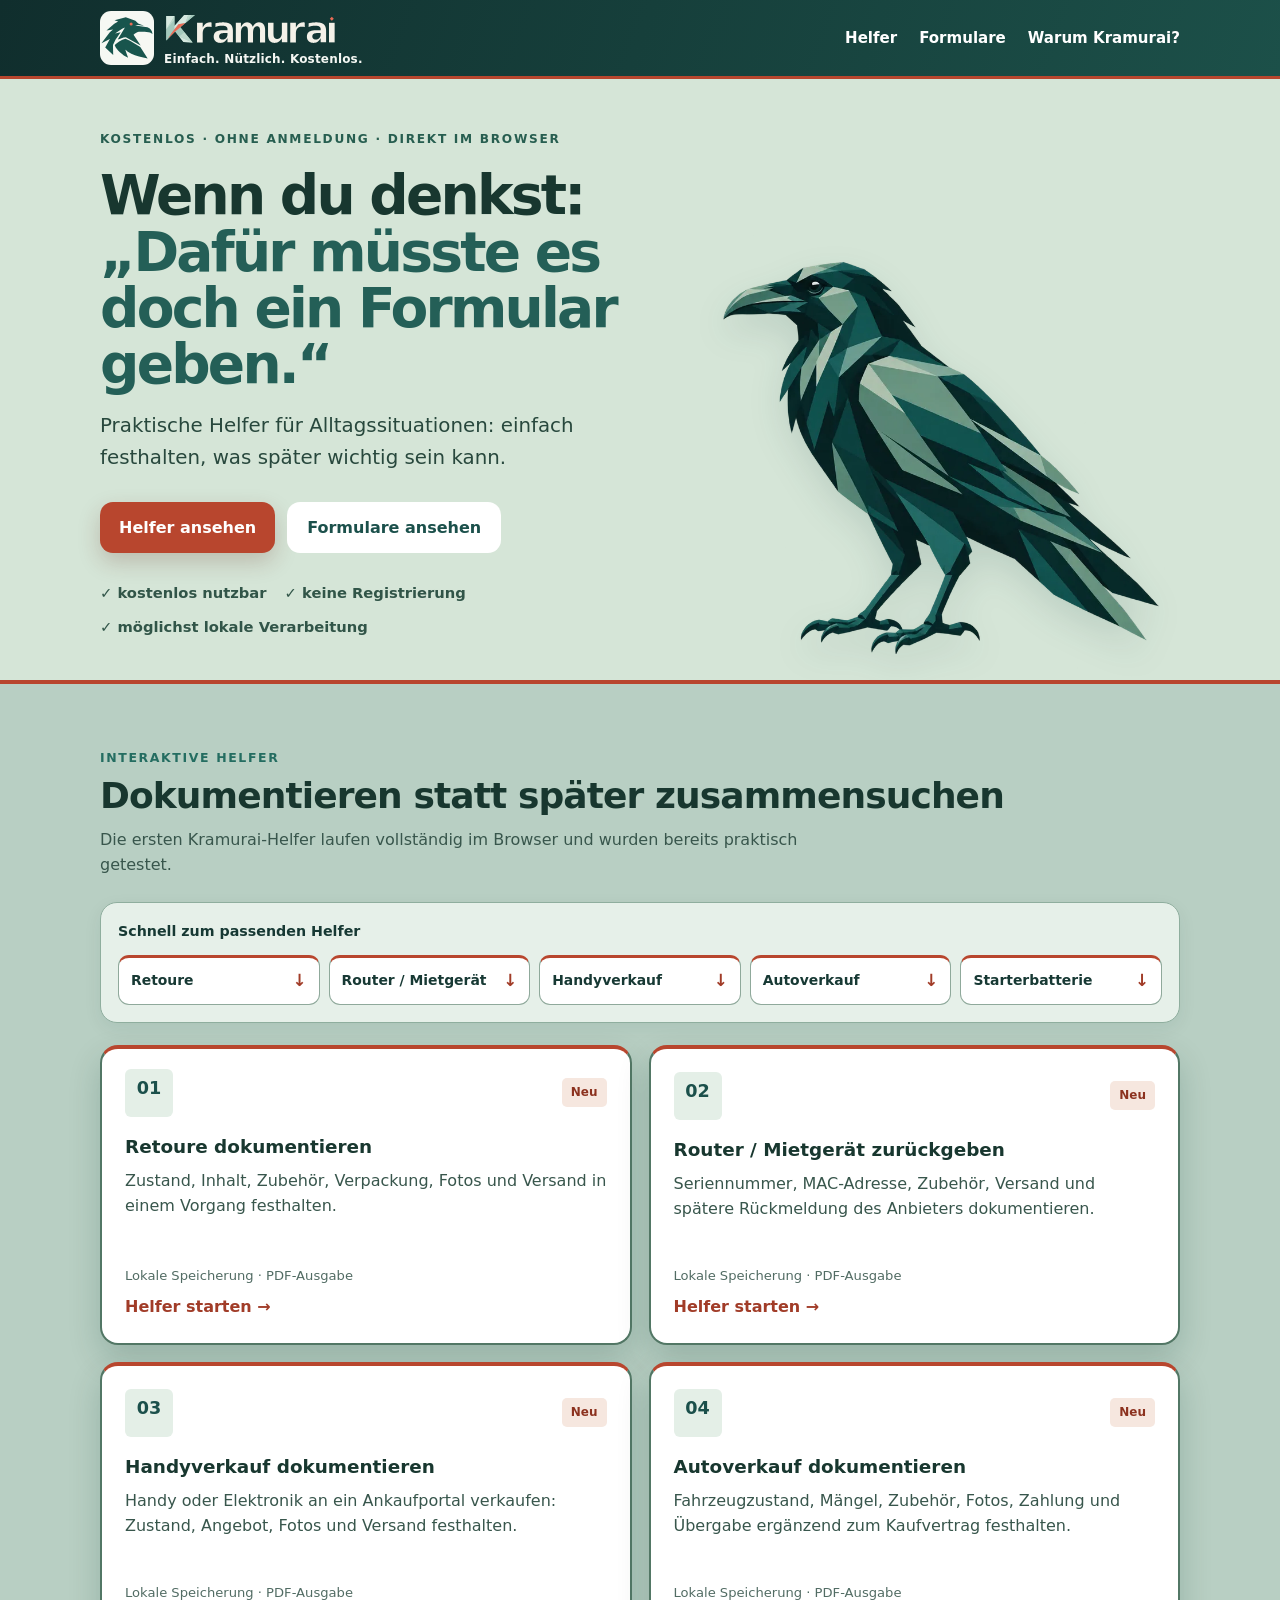
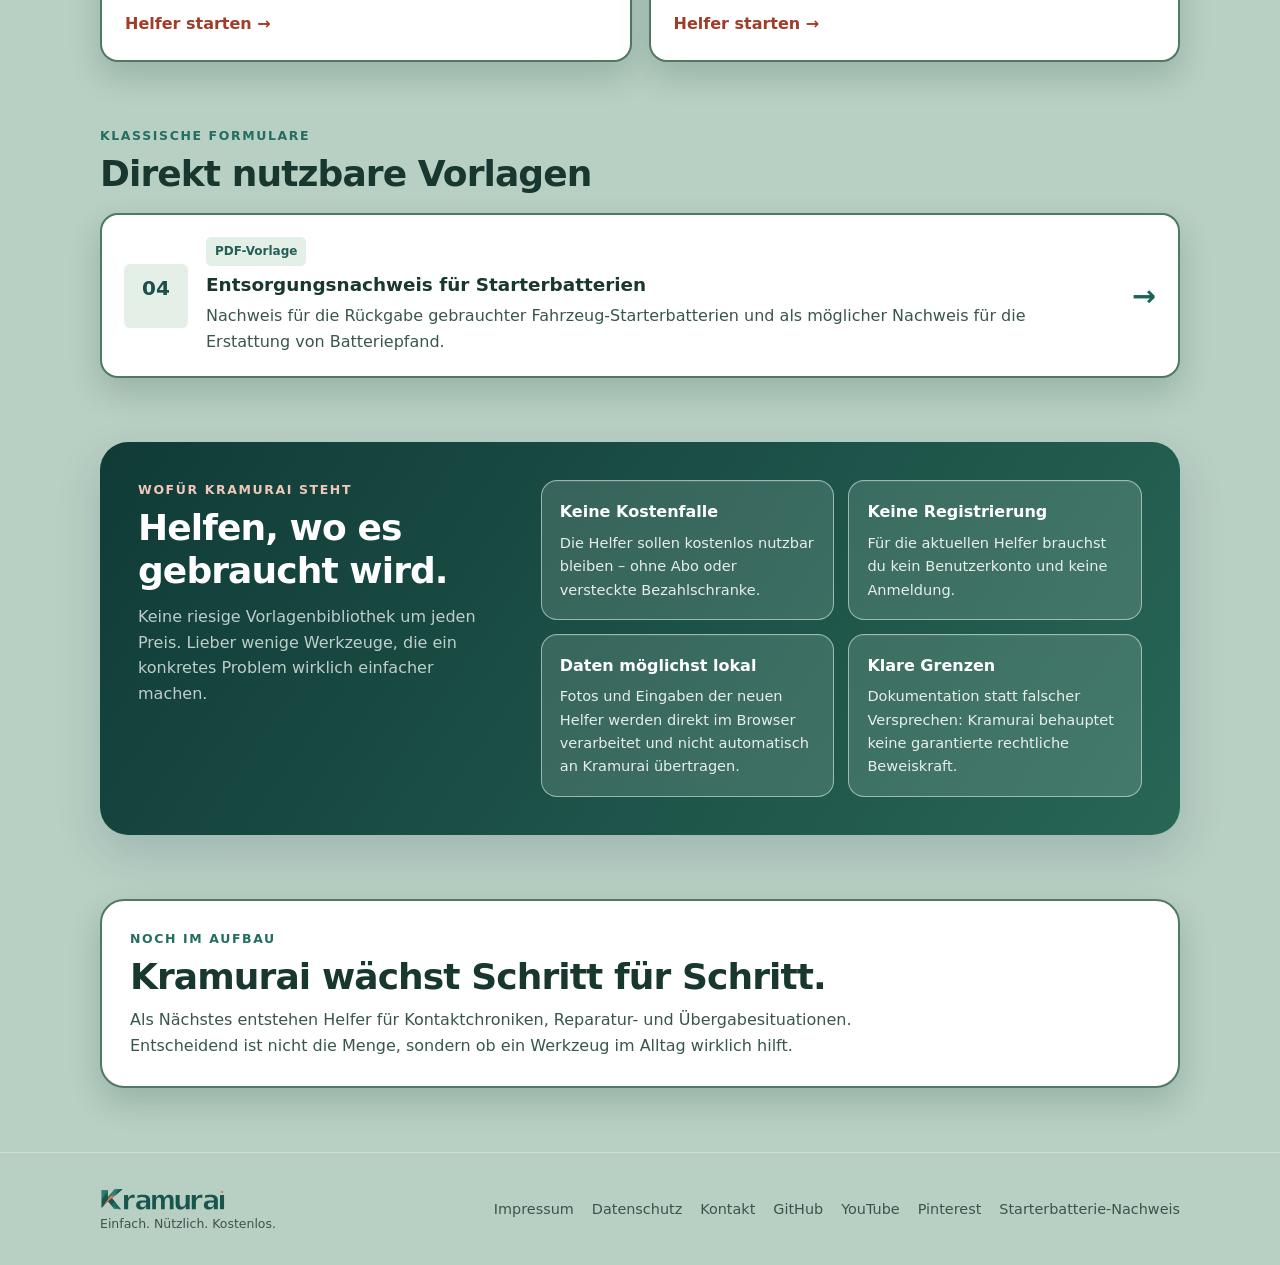
==== index.html @ 7ffa073c "Add branded link previews for Kramurai helpers" ====
<!doctype html>
<html lang="de">
<head>
  <meta charset="utf-8">
  <meta name="viewport" content="width=device-width, initial-scale=1">
  <title>Kramurai – kostenlose Formulare und praktische Helfer</title>
  <meta name="description" content="Kramurai bietet kostenlose, verständliche Formulare und praktische Helfer für Alltagssituationen – ohne Anmeldung und ohne versteckte Kosten.">
  <meta name="robots" content="index,follow">
  <link rel="canonical" href="https://kramurai.github.io/">
  <meta property="og:type" content="website">
  <meta property="og:site_name" content="Kramurai">
  <meta property="og:locale" content="de_DE">
  <meta property="og:title" content="Kramurai – kostenlose Formulare und praktische Helfer">
  <meta property="og:description" content="Kramurai bietet kostenlose, verständliche Formulare und praktische Helfer für Alltagssituationen – ohne Anmeldung und ohne versteckte Kosten.">
  <meta property="og:url" content="https://kramurai.github.io/">
  <meta property="og:image" content="https://kramurai.github.io/assets/social/startseite-20261018.jpg">
  <meta property="og:image:type" content="image/jpeg">
  <meta property="og:image:width" content="1200">
  <meta property="og:image:height" content="630">
  <meta property="og:image:alt" content="Kramurai: Kostenlose Formulare und praktische Helfer. Daneben das Kramurai-Rabenlogo.">
  <meta name="twitter:card" content="summary_large_image">
  <meta name="twitter:title" content="Kramurai – kostenlose Formulare und praktische Helfer">
  <meta name="twitter:description" content="Kramurai bietet kostenlose, verständliche Formulare und praktische Helfer für Alltagssituationen – ohne Anmeldung und ohne versteckte Kosten.">
  <meta name="twitter:image" content="https://kramurai.github.io/assets/social/startseite-20261018.jpg">
  <meta name="twitter:image:alt" content="Kramurai: Kostenlose Formulare und praktische Helfer. Daneben das Kramurai-Rabenlogo.">

  <link rel="stylesheet" href="/styles.css">
  <link rel="stylesheet" href="/register-theme.css?v=20261010-claim-v1">
  <style id="kramurai-raven-home">
  .tool-grid.car-sale-grid{grid-template-columns:repeat(2,minmax(0,1fr))}
  .car-sale-grid .product-card:nth-child(4) .card-icon::before{content:"04";font-size:1.1rem}
  @media(min-width:901px){.quick-links{grid-template-columns:repeat(5,minmax(0,1fr))}}
  @media(max-width:900px){.quick-links a:last-child{grid-column:1/-1}}
  @media(max-width:600px){.tool-grid.car-sale-grid{grid-template-columns:1fr}}
  .brand-logo-frame{width:54px;height:54px;flex:none;display:grid;place-items:center;overflow:hidden;border-radius:11px;background:#f6f8f3}
  .brand-logo{display:block;width:64px;height:auto;max-width:none;flex:none;transform:translate(-6px,-2px)}
  .brand-copy{padding-left:0}
  .brand-copy::before{content:none}
  .hero{padding:0;background:#d5e5d7;color:#18372f}
  .hero::after{height:4px;background:#b8462e}
  .hero-grid{grid-template-columns:minmax(0,1.1fr) minmax(270px,.9fr);gap:28px;min-height:550px}
  .hero-copy{padding:46px 0}
  .hero .eyebrow{color:#275e50}
  .hero h1{font-size:clamp(2.35rem,4.3vw,4.15rem)}
  .hero h1 span{color:#245f57}
  .hero .lead{color:#28483d}
  .hero .hero-trust{color:#315548}
  .trust-panel .trust-item{background:rgba(225,245,232,.15);border:1.5px solid rgba(236,249,239,.55);box-shadow:inset 0 1px 0 rgba(255,255,255,.08)}
  .trust-panel .trust-item p{color:rgba(255,255,255,.88)}
  .hero-raven{align-self:stretch;display:grid;align-items:end;justify-items:center;min-width:0}
  .hero-raven img{display:block;width:min(100%,470px);height:auto;max-height:535px;object-fit:contain;object-position:bottom center;filter:drop-shadow(0 15px 17px rgba(18,59,54,.12));transform:scaleX(-1)}
  @media(min-width:521px) and (max-width:900px){
    .hero-grid{grid-template-columns:minmax(0,1fr) minmax(205px,.55fr);gap:12px;min-height:0}
    .hero-raven img{max-height:430px}
  }
  @media(max-width:520px){
    .hero{padding:0}
     .hero-grid{display:grid;grid-template-columns:minmax(0,1fr) 144px;grid-template-areas:"eyebrow eyebrow" "title title" "lead raven" "actions actions" "trust trust";gap:0 4px;min-height:0}
    .hero-copy{display:contents}
    .hero .eyebrow{grid-area:eyebrow;display:block;padding:29px 0 9px;margin:0;font-size:.71rem;letter-spacing:.08em}
    .hero h1{grid-area:title;font-size:clamp(2.02rem,8.4vw,2.65rem);line-height:1.07;margin:0 0 17px}
    .hero .lead{grid-area:lead;align-self:center;font-size:1rem;line-height:1.44}
    .hero-raven{grid-area:raven;align-self:stretch;align-items:end;justify-items:start;overflow:visible}
    .hero-raven img{width:176px;max-width:none;max-height:none;transform:translateX(-24px) scaleX(-1)}
    .hero .actions{grid-area:actions;margin-top:22px}
    .hero .hero-trust{grid-area:trust;display:flex;gap:5px 14px;margin:17px 0 28px;font-size:.78rem}
  }
  @media(max-width:350px){
    .hero-grid{grid-template-columns:minmax(0,1fr) 132px}
    .hero-raven img{width:162px;transform:translateX(-20px) scaleX(-1)}
  }
</style>
  <link rel="icon" href="/assets/brand/favicon.svg?v=20261010-brand-v4" type="image/svg+xml" sizes="any">
  <link rel="icon" href="/favicon.ico?v=20261010-brand-v4" sizes="16x16 32x32 48x48 64x64">
  <link rel="apple-touch-icon" href="/apple-touch-icon.png?v=20261010-brand-v4" sizes="180x180">
  <meta name="application-name" content="Kramurai">
  <meta name="apple-mobile-web-app-title" content="Kramurai">
</head>
<body>
<header class="site-header">
    <div class="wrap header-inner">
      <a class="brand kramurai-brand" href="/" aria-label="Kramurai Startseite">
        <span class="brand-logo-frame"><img class="brand-logo" src="/assets/brand/kramurai-raven-light-background.svg?v=20261010-brand-v4" alt=""></span>
        <span class="brand-wordmark-wrap">
          <img class="brand-wordmark-img" src="/assets/brand/kramurai-wordmark-header.svg?v=20261010-brand-v4" alt="Kramurai">
          <span class="brand-tagline-readable">Einfach. Nützlich. Kostenlos.</span>
        </span>
      </a>
      <nav class="main-nav" aria-label="Hauptnavigation">
        <a href="#helfer">Helfer</a>
        <a href="#formulare">Formulare</a>
        <a href="#warum">Warum Kramurai?</a>
      </nav>
    </div>
  </header>

  <main>
    <section class="hero">
      <div class="wrap hero-grid">
        <div class="hero-copy">
          <div class="eyebrow">Kostenlos · ohne Anmeldung · direkt im Browser</div>
          <h1>Wenn du denkst:<br><span>„Dafür müsste es doch ein Formular geben.“</span></h1>
          <p class="lead">Praktische Helfer für Alltagssituationen: einfach festhalten, was später wichtig sein kann.</p>
          <div class="actions">
            <a class="button primary" href="#helfer">Helfer ansehen</a>
            <a class="button secondary" href="#formulare">Formulare ansehen</a>
          </div>
          <div class="hero-trust" aria-label="Kramurai Grundsätze">
            <span>✓ kostenlos nutzbar</span>
            <span>✓ keine Registrierung</span>
            <span>✓ möglichst lokale Verarbeitung</span>
          </div>
        </div>

        <div class="hero-raven"><img src="[data-uri]" alt="Kramurai-Rabe als Polygonillustration"></div>
      </div>
    </section>

    <section class="wrap content-section" id="helfer">
      <div class="section-heading">
        <div>
          <span class="section-kicker">Interaktive Helfer</span>
          <h2>Dokumentieren statt später zusammensuchen</h2>
          <p>Die ersten Kramurai-Helfer laufen vollständig im Browser und wurden bereits praktisch getestet.</p>
        </div>
      </div>

      <nav class="quick-nav" aria-label="Schnellübersicht der Helfer und Formulare">
        <span class="quick-nav-label">Schnell zum passenden Helfer</span>
        <div class="quick-links">
          <a href="#retoure"><span aria-hidden="true">📦</span><span>Retoure</span><span class="quick-arrow" aria-hidden="true">↓</span></a>
          <a href="#router"><span aria-hidden="true">📡</span><span>Router / Mietgerät</span><span class="quick-arrow" aria-hidden="true">↓</span></a>
          <a href="#trade-in"><span aria-hidden="true">📱</span><span>Handyverkauf</span><span class="quick-arrow" aria-hidden="true">↓</span></a>
          <a href="#autoverkauf"><span aria-hidden="true">🚗</span><span>Autoverkauf</span><span class="quick-arrow" aria-hidden="true">↓</span></a>
          <a href="#batterie"><span aria-hidden="true">🔋</span><span>Starterbatterie</span><span class="quick-arrow" aria-hidden="true">↓</span></a>
        </div>
      </nav>

      <div class="tool-grid car-sale-grid">
        <a id="retoure" class="product-card featured" href="/retoure-dokumentieren/">
          <div class="card-top">
            <span class="card-icon">📦</span>
            <span class="status-badge">Neu</span>
          </div>
          <h3>Retoure dokumentieren</h3>
          <p>Zustand, Inhalt, Zubehör, Verpackung, Fotos und Versand in einem Vorgang festhalten.</p>
          <div class="card-meta">Lokale Speicherung · PDF-Ausgabe</div>
          <span class="card-link">Helfer starten →</span>
        </a>

        <a id="router" class="product-card" href="/router-zurueckgeben/">
          <div class="card-top">
            <span class="card-icon">📡</span>
            <span class="status-badge">Neu</span>
          </div>
          <h3>Router / Mietgerät zurückgeben</h3>
          <p>Seriennummer, MAC-Adresse, Zubehör, Versand und spätere Rückmeldung des Anbieters dokumentieren.</p>
          <div class="card-meta">Lokale Speicherung · PDF-Ausgabe</div>
          <span class="card-link">Helfer starten →</span>
        </a>

        <a id="trade-in" class="product-card" href="/handy-trade-in-dokumentieren/">
          <div class="card-top">
            <span class="card-icon">📱</span>
            <span class="status-badge">Neu</span>
          </div>
          <h3>Handyverkauf dokumentieren</h3>
          <p>Handy oder Elektronik an ein Ankaufportal verkaufen: Zustand, Angebot, Fotos und Versand festhalten.</p>
          <div class="card-meta">Lokale Speicherung · PDF-Ausgabe</div>
          <span class="card-link">Helfer starten →</span>
        </a>
        <a id="autoverkauf" class="product-card" href="/autoverkauf-dokumentieren/">
          <div class="card-top"><span class="card-icon">🚗</span><span class="status-badge">Neu</span></div>
          <h3>Autoverkauf dokumentieren</h3>
          <p>Fahrzeugzustand, Mängel, Zubehör, Fotos, Zahlung und Übergabe ergänzend zum Kaufvertrag festhalten.</p>
          <div class="card-meta">Lokale Speicherung · PDF-Ausgabe</div>
          <span class="card-link">Helfer starten →</span>
        </a>
      </div>
    </section>

    <section class="wrap content-section" id="formulare">
      <div class="section-heading compact">
        <div>
          <span class="section-kicker">Klassische Formulare</span>
          <h2>Direkt nutzbare Vorlagen</h2>
        </div>
      </div>

      <a id="batterie" class="classic-card" href="/entsorgungsnachweis-starterbatterie/">
        <div class="classic-icon">🔋</div>
        <div>
          <span class="status-badge light">PDF-Vorlage</span>
          <h3>Entsorgungsnachweis für Starterbatterien</h3>
          <p>Nachweis für die Rückgabe gebrauchter Fahrzeug-Starterbatterien und als möglicher Nachweis für die Erstattung von Batteriepfand.</p>
        </div>
        <span class="classic-arrow">→</span>
      </a>
    </section>

    <section class="trust-section" id="warum">
      <div class="wrap">
        <div class="trust-panel">
          <div class="trust-intro">
            <span class="section-kicker">Wofür Kramurai steht</span>
            <h2>Helfen, wo es gebraucht wird.</h2>
            <p>Keine riesige Vorlagenbibliothek um jeden Preis. Lieber wenige Werkzeuge, die ein konkretes Problem wirklich einfacher machen.</p>
          </div>
          <div class="trust-grid">
            <div class="trust-item">
              <strong>Keine Kostenfalle</strong>
              <p>Die Helfer sollen kostenlos nutzbar bleiben – ohne Abo oder versteckte Bezahlschranke.</p>
            </div>
            <div class="trust-item">
              <strong>Keine Registrierung</strong>
              <p>Für die aktuellen Helfer brauchst du kein Benutzerkonto und keine Anmeldung.</p>
            </div>
            <div class="trust-item">
              <strong>Daten möglichst lokal</strong>
              <p>Fotos und Eingaben der neuen Helfer werden direkt im Browser verarbeitet und nicht automatisch an Kramurai übertragen.</p>
            </div>
            <div class="trust-item">
              <strong>Klare Grenzen</strong>
              <p>Dokumentation statt falscher Versprechen: Kramurai behauptet keine garantierte rechtliche Beweiskraft.</p>
            </div>
          </div>
        </div>
      </div>
    </section>

    <section class="wrap content-section">
      <div class="next-card">
        <div>
          <span class="section-kicker">Noch im Aufbau</span>
          <h2>Kramurai wächst Schritt für Schritt.</h2>
          <p>Als Nächstes entstehen Helfer für Kontaktchroniken, Reparatur- und Übergabesituationen. Entscheidend ist nicht die Menge, sondern ob ein Werkzeug im Alltag wirklich hilft.</p>
        </div>

      </div>
    </section>
  </main>

  <footer>
    <div class="wrap footer-inner">
      <div class="footer-brand">

        <div><img class="footer-wordmark" src="/assets/brand/kramurai-wordmark-footer.svg?v=20261010-brand-v4" width="664" height="151" alt="Kramurai"><span>Einfach. Nützlich. Kostenlos.</span></div>
      </div>
      <div class="footer-links">
        <a href="/impressum/">Impressum</a><a href="/datenschutz/">Datenschutz</a>
        <a href="mailto:Kramurai@genial.ms">Kontakt</a>
        <a href="https://github.com/Kramurai">GitHub</a>
        <a href="https://www.youtube.com/@Kramurai">YouTube</a>
        <a href="https://de.pinterest.com/kramurai_de/">Pinterest</a>
        <a href="/entsorgungsnachweis-starterbatterie/">Starterbatterie-Nachweis</a>
      </div>
    </div>
  </footer>
</body>
</html>
---- styles.css ----
:root{
  --navy:#0a2c57;
  --navy-2:#0d4f86;
  --blue:#1597e5;
  --blue-soft:#eaf6fd;
  --orange:#ff7a00;
  --orange-soft:#fff5e8;
  --bg:#c4d6e3;
  --card:#fff;
  --text:#172033;
  --muted:#5c6879;
  --line:#dfe7ef;
  --shadow:0 14px 38px rgba(15,48,82,.09);
  --radius:20px
}
*{box-sizing:border-box}
html{scroll-behavior:smooth}
body{
  margin:0;
  font-family:system-ui,-apple-system,BlinkMacSystemFont,"Segoe UI",sans-serif;
  color:var(--text);
  background:var(--bg);
  line-height:1.6
}
a{color:var(--navy-2)}
.wrap{width:min(1080px,calc(100% - 32px));margin:0 auto}

.site-header{
  position:sticky;
  top:0;
  z-index:20;
  background:rgba(6,30,58,.98);
  border-bottom:3px solid #1597e5;
  backdrop-filter:blur(12px)
}
.header-inner{
  min-height:76px;
  display:flex;
  align-items:center;
  justify-content:space-between;
  gap:24px
}
.brand{
  display:flex;
  align-items:center;
  gap:12px;
  color:#fff;
  text-decoration:none;
  min-width:0
}
.brand-mark{
  width:50px;
  height:50px;
  display:grid;
  place-items:center;
  border-radius:13px;
  border:1px solid rgba(255,255,255,.24);
  background:rgba(255,255,255,.10);
  font-size:27px;
  line-height:1
}
.brand-copy{display:flex;flex-direction:column;line-height:1}
.brand-copy strong{font-size:1.3rem;letter-spacing:-.025em}
.brand-copy strong span{color:#fff}
.brand-copy strong em{color:#4bc3ff;font-style:normal}
.brand-copy small{
  color:rgba(255,255,255,.86);
  font-size:.66rem;
  letter-spacing:.13em;
  text-transform:uppercase;
  margin-top:6px
}
.main-nav{display:flex;align-items:center;gap:22px}
.main-nav a{
  color:rgba(255,255,255,.84);
  text-decoration:none;
  font-size:.94rem;
  font-weight:700
}
.main-nav a:hover{color:#fff}

.hero{
  position:relative;
  overflow:hidden;
  background:
    radial-gradient(circle at 78% 18%,rgba(75,195,255,.20),transparent 26rem),
    linear-gradient(135deg,#071f3f 0%,#0a2c57 48%,#0f5f9b 100%);
  color:#fff;
  padding:72px 0 64px
}
.hero::after{
  content:"";
  position:absolute;
  left:0;
  right:0;
  bottom:0;
  height:5px;
  background:linear-gradient(90deg,var(--orange) 0 15%,var(--blue) 15% 100%)
}
.hero-grid{
  position:relative;
  display:grid;
  grid-template-columns:minmax(0,1.35fr) minmax(290px,.65fr);
  gap:56px;
  align-items:center
}
.hero-copy{position:relative;z-index:2}
.eyebrow{
  display:inline-flex;
  align-items:center;
  background:rgba(255,255,255,.10);
  border:1px solid rgba(255,255,255,.18);
  color:#dff5ff;
  border-radius:999px;
  padding:7px 12px;
  font-size:.86rem;
  font-weight:800;
  margin-bottom:18px
}
h1{
  margin:0 0 18px;
  font-size:clamp(2.45rem,6.4vw,4.7rem);
  line-height:1.02;
  letter-spacing:-.05em;
  max-width:850px
}
h1 span{color:#dff5ff}
h2{margin:0;font-size:clamp(1.65rem,3vw,2.25rem);line-height:1.18;letter-spacing:-.025em}
h3{margin:0;font-size:1.15rem;line-height:1.25}
p{margin:0}
.lead{
  max-width:760px;
  color:rgba(255,255,255,.78);
  font-size:clamp(1.05rem,2.1vw,1.24rem)
}
.actions{display:flex;flex-wrap:wrap;gap:12px;margin-top:28px}
.button{
  min-height:50px;
  display:inline-flex;
  align-items:center;
  justify-content:center;
  padding:12px 19px;
  border-radius:13px;
  text-decoration:none;
  font-weight:850;
  transition:transform .15s ease,box-shadow .15s ease
}
.button:hover{transform:translateY(-1px)}
.primary{background:var(--blue);color:#fff;box-shadow:0 10px 24px rgba(21,151,229,.28)}
.secondary{background:#fff;color:var(--navy);border:1px solid rgba(255,255,255,.35)}
.hero-trust{
  display:flex;
  flex-wrap:wrap;
  gap:10px 18px;
  margin-top:28px;
  color:rgba(255,255,255,.78);
  font-size:.92rem;
  font-weight:700
}
.hero-brand-card{
  position:relative;
  overflow:hidden;
  border:1px solid rgba(255,255,255,.22);
  border-radius:26px;
  background:rgba(255,255,255,.08);
  box-shadow:0 24px 60px rgba(0,0,0,.18);
  padding:30px 28px;
  text-align:center;
  backdrop-filter:blur(12px)
}
.hero-brand-glow{
  position:absolute;
  width:220px;
  height:220px;
  border-radius:50%;
  background:rgba(75,195,255,.18);
  filter:blur(20px);
  top:-90px;
  right:-70px
}
.hero-brand-card .hero-fox{
  position:relative;
  width:118px;
  height:118px;
  margin:0 auto;
  display:grid;
  place-items:center;
  border-radius:30px;
  border:1px solid rgba(255,255,255,.24);
  background:rgba(255,255,255,.10);
  font-size:64px;
  line-height:1;
  box-shadow:0 14px 28px rgba(0,0,0,.10)
}
.hero-brand-name{
  position:relative;
  font-size:2rem;
  font-weight:900;
  letter-spacing:-.04em;
  margin-top:17px
}
.hero-brand-name span{color:#fff}
.hero-brand-name em{font-style:normal;color:#4bc3ff}
.hero-brand-line{
  color:#dff5ff;
  text-transform:uppercase;
  letter-spacing:.14em;
  font-size:.78rem;
  font-weight:800;
  margin-top:3px
}
.hero-brand-card p{
  color:rgba(255,255,255,.70);
  font-size:.9rem;
  margin-top:17px
}

.content-section{padding:64px 0 0}
.section-heading{
  display:flex;
  justify-content:space-between;
  gap:28px;
  align-items:flex-end;
  margin-bottom:24px
}
.section-heading p{
  color:#526071;
  max-width:760px;
  margin-top:9px
}
.section-heading.compact{margin-bottom:18px}
.section-kicker{
  display:block;
  color:var(--blue);
  font-size:.78rem;
  font-weight:900;
  text-transform:uppercase;
  letter-spacing:.13em;
  margin-bottom:7px
}
.quick-nav{
  margin:0 0 22px;
  border:1px solid rgba(10,44,87,.16);
  border-radius:17px;
  background:rgba(255,255,255,.40);
  padding:17px;
}
.quick-nav-label{
  display:block;
  color:var(--navy);
  font-weight:850;
  font-size:.89rem;
  margin-bottom:12px;
}
.quick-links{
  display:grid;
  grid-template-columns:repeat(4,minmax(0,1fr));
  gap:9px;
}
.quick-links a{
  min-height:50px;
  display:flex;
  align-items:center;
  gap:9px;
  padding:10px 12px;
  border:1px solid #cbd9e5;
  border-radius:11px;
  background:#fff;
  color:var(--navy);
  text-decoration:none;
  font-weight:750;
  line-height:1.25;
  font-size:.87rem;
  transition:border-color .15s ease,transform .15s ease;
}
.quick-links a:hover,.quick-links a:focus-visible{
  border-color:var(--blue);
  transform:translateY(-1px);
}
.quick-arrow{margin-left:auto;color:var(--navy-2);font-size:1.05rem}
.product-card,.classic-card{scroll-margin-top:94px}

/* Die Kramurai-Grafik: auf jeder Fläche vollständig anzeigen.
   Kein CSS-Zoom und kein variierender Anschnitt zwischen den Icon-Größen. */
.brand-mark--fox,
.fox-image{
  object-fit:contain;
  object-position:center;
  background:#fff;
}
.brand-mark--fox{
  border:2px solid #fff;
  box-shadow:0 4px 14px rgba(0,0,0,.24);
}
.hero-brand-card .fox-image{
  border:1px solid rgba(255,255,255,.58);
  background-color:#fff;
  box-shadow:0 14px 28px rgba(0,0,0,.12)
}
.next-mark.fox-image{
  width:60px;
  height:60px;
  border:1px solid #cfdeea;
  border-radius:16px;
  box-shadow:0 5px 14px rgba(15,48,82,.06)
}
.footer-brand .brand-mark--fox{
  width:46px;
  height:46px;
  border:1px solid #cfdeea;
  background-color:#fff
}

@media(max-width:900px){
  .quick-links{grid-template-columns:repeat(2,minmax(0,1fr))}
}
.tool-grid{
  display:grid;
  grid-template-columns:repeat(3,minmax(0,1fr));
  gap:17px
}
.product-card{
  display:flex;
  flex-direction:column;
  min-height:300px;
  padding:23px;
  background:var(--card);
  border:1px solid var(--line);
  border-radius:var(--radius);
  box-shadow:0 8px 24px rgba(18,47,77,.05);
  color:var(--text);
  text-decoration:none;
  transition:transform .16s ease,border-color .16s ease,box-shadow .16s ease
}
.product-card:hover{
  transform:translateY(-3px);
  border-color:#b8d9ec;
  box-shadow:var(--shadow)
}
.product-card.featured{
  border-top:4px solid var(--blue);
  padding-top:20px
}
.card-top{
  display:flex;
  align-items:center;
  justify-content:space-between;
  gap:12px;
  margin-bottom:18px
}
.card-icon{
  width:48px;
  height:48px;
  border-radius:14px;
  display:grid;
  place-items:center;
  background:var(--blue-soft);
  font-size:1.55rem
}
.status-badge{
  display:inline-flex;
  align-items:center;
  border-radius:999px;
  background:var(--orange-soft);
  color:#a84d00;
  padding:5px 9px;
  font-size:.75rem;
  font-weight:850
}
.status-badge.light{background:var(--blue-soft);color:var(--navy-2)}
.product-card p{color:var(--muted);margin-top:10px}
.card-meta{
  color:#708093;
  font-size:.82rem;
  margin-top:auto;
  padding-top:20px
}
.card-link{
  color:var(--navy-2);
  font-weight:850;
  margin-top:8px
}
.classic-card{
  display:grid;
  grid-template-columns:auto 1fr auto;
  gap:18px;
  align-items:center;
  background:#fff;
  border:1px solid var(--line);
  border-radius:var(--radius);
  padding:22px;
  text-decoration:none;
  color:var(--text);
  box-shadow:0 8px 24px rgba(18,47,77,.05)
}
.classic-card:hover{border-color:#b8d9ec;box-shadow:var(--shadow)}
.classic-icon{
  width:64px;
  height:64px;
  display:grid;
  place-items:center;
  border-radius:18px;
  background:var(--blue-soft);
  font-size:1.9rem
}
.classic-card h3{margin-top:7px}
.classic-card p{color:var(--muted);margin-top:7px}
.classic-arrow{font-size:1.8rem;color:var(--blue);font-weight:700}

.trust-section{padding:64px 0 0}
.trust-panel{
  background:linear-gradient(135deg,#08264c 0%,#0d4f86 100%);
  color:#fff;
  border-radius:28px;
  padding:38px;
  box-shadow:0 18px 46px rgba(11,46,82,.15);
  display:grid;
  grid-template-columns:.75fr 1.25fr;
  gap:42px
}
.trust-intro p{color:rgba(255,255,255,.73);margin-top:12px}
.trust-panel .section-kicker{color:#66d0ff}
.trust-grid{
  display:grid;
  grid-template-columns:repeat(2,minmax(0,1fr));
  gap:14px
}
.trust-item{
  border:1px solid rgba(255,255,255,.14);
  background:rgba(255,255,255,.06);
  border-radius:16px;
  padding:18px
}
.trust-item strong{display:block;margin-bottom:6px}
.trust-item p{color:rgba(255,255,255,.70);font-size:.91rem}

.next-card{
  display:grid;
  grid-template-columns:1fr auto;
  gap:28px;
  align-items:center;
  border:1px solid #d6dee7;
  background:linear-gradient(135deg,#f7fafc,#fff);
  border-radius:24px;
  padding:28px
}
.next-card p{color:var(--muted);margin-top:9px;max-width:780px}
.next-mark{font-size:3.2rem}

footer{
  margin-top:64px;
  border-top:1px solid var(--line);
  background:#fff
}
.footer-inner{
  min-height:112px;
  display:flex;
  justify-content:space-between;
  align-items:center;
  gap:24px
}
.footer-brand{display:flex;align-items:center;gap:12px}
.footer-brand img{
  width:46px;height:46px;object-fit:cover;border-radius:12px;border:1px solid var(--line)
}
.footer-brand div{display:flex;flex-direction:column}
.footer-brand strong{color:var(--navy)}
.footer-brand span{font-size:.78rem;color:var(--muted)}
.footer-links{display:flex;gap:18px;flex-wrap:wrap}
.footer-links a{text-decoration:none;color:var(--muted);font-size:.9rem}

@media(max-width:900px){
  .hero-grid{grid-template-columns:1fr;gap:36px}
  .hero-brand-card{max-width:560px}
  .tool-grid{grid-template-columns:1fr 1fr}
  .trust-panel{grid-template-columns:1fr}
}
@media(max-width:720px){
  .header-inner{min-height:68px}
  .main-nav{display:none}
  .brand-mark{width:44px;height:44px}
  .hero{padding:48px 0 46px}
  .hero-grid{gap:28px}
  .hero-brand-card{padding:25px 20px}
  .hero-brand-card .hero-fox{width:104px;height:104px;border-radius:26px;font-size:56px}
  .hero-brand-name{font-size:1.75rem}
  .actions{flex-direction:column}
  .button{width:100%}
  .hero-trust{display:grid;grid-template-columns:1fr}
  .content-section,.trust-section{padding-top:48px}
  .tool-grid{grid-template-columns:1fr}
  .section-heading{display:block}
  .product-card{min-height:auto;padding:19px}
  .card-top{margin-bottom:12px}
  .card-meta{padding-top:13px}
  .quick-nav{padding:14px;margin-bottom:18px}
  .quick-links{gap:8px}
  .quick-links a{padding:10px;min-height:50px;font-size:.84rem}
  .quick-arrow{font-size:.95rem}
  .classic-card{grid-template-columns:auto 1fr}
  .classic-arrow{display:none}
  .trust-panel{padding:26px 22px}
  .trust-grid{grid-template-columns:1fr}
  .next-card{grid-template-columns:1fr}
  .next-mark{display:none}
  .footer-inner{align-items:flex-start;flex-direction:column;padding:26px 0}
}
/* Neutraler Platzhalter, solange Logo und Maskottchen offen sind. */
.brand-initial{
  display:grid;place-items:center;width:112px;height:112px;margin:0 auto 20px;
  border-radius:28px;background:#123f6b;color:#fff;
  font-size:64px;font-weight:800;line-height:1;
}

.backup-actions{display:flex;flex-wrap:wrap;gap:10px;margin-top:12px}
@media(max-width:600px){.backup-actions .btn{width:100%}}

.legal-links{display:flex;flex-wrap:wrap;gap:10px 20px;margin:24px 0;color:#233d54;font-weight:700}
.legal-links a{color:#09558f}
@media print{.preview-notice,.legal-links{display:none!important}}
/* Die Schrittnavigation liegt im Dokument hinter langen Formularabschnitten.
   Auf schmalen Bildschirmen bleibt sie auch vor dem ersten Scrollen erreichbar. */
@media screen and (max-width:720px){
  body.helper-page .wizard{padding-bottom:calc(116px + env(safe-area-inset-bottom))}
  body.helper-page .wizard-nav{
    position:fixed;
    inset:auto 0 0;
    z-index:30;
    margin:0;
    padding:10px max(16px, calc((100vw - 1080px)/2)) calc(10px + env(safe-area-inset-bottom));
    background:rgba(234,241,247,.97);
    border-top:1px solid #b6ccde;
    box-shadow:0 -5px 18px rgba(12,49,88,.12);
  }
}
---- register-theme.css ----
/* Kramurai: Register, Petrol und Koralle. */
:root{
  --navy:#1b504b;
  --navy-2:#245f57;
  --blue:#1b6258;
  --blue-soft:#e4efe7;
  --orange:#b8462e;
  --orange-soft:#f6e7df;
  --bg:#b8cfc3;
  --text:#18372f;
  --muted:#38564c;
  --line:#d3dfd5;
  --shadow:0 14px 32px rgba(13,58,50,.19);
  --radius:18px;
}
a{color:var(--navy-2)}
.site-header{background:linear-gradient(110deg,#102e2d,#1c5049);border-bottom:3px solid #b8462e}
.brand,.brand-copy strong span,.main-nav a{color:#fff}
.brand-copy strong em{color:#f2bda8}
.brand-copy small{color:#e0ebe5}
.main-nav a:hover{color:#f2bda8}
.brand-copy{position:relative;padding-left:38px}
.brand-copy::before{
  content:"K";display:grid;place-items:center;position:absolute;left:0;top:-3px;
  width:28px;height:30px;background:#f4f1e8;color:#184c46;
  clip-path:polygon(0 0,79% 0,100% 22%,100% 100%,0 100%);
  font-size:18px;font-weight:800;
}
.hero{
  background:radial-gradient(circle at 80% 15%,rgba(169,222,200,.18),transparent 27rem),
    linear-gradient(135deg,#103632 0%,#1b5049 55%,#2a7162 100%);color:#fff;
}
.hero::after{background:linear-gradient(90deg,#b8462e 0 15%,#91cbb5 15% 100%)}
.hero-grid{gap:40px}
.eyebrow{
  background:transparent;border:0;border-radius:0;padding:0;
  color:#efc8b9;font-size:.76rem;text-transform:uppercase;letter-spacing:.14em;
}
h1 span{color:#f6eee5}
.primary{background:#b8462e;color:#fff;box-shadow:0 9px 22px rgba(99,40,27,.22)}
.hero-brand-card{
  background:rgba(230,247,236,.09);border:1px solid rgba(231,250,240,.32);
  box-shadow:0 18px 44px rgba(5,35,29,.18);
}
.hero-brand-glow{background:rgba(170,225,198,.14)}
.brand-initial{
  background:#f4f1e8;color:#1b504b;border-radius:0;
  clip-path:polygon(0 0,79% 0,100% 21%,100% 100%,0 100%);
}
.hero-brand-line{color:#efd4c8}
.section-kicker{color:#246d61}
.section-heading p{color:#38564c}
.quick-nav{background:#e6f0e9;border:1px solid #8fae9e;box-shadow:0 6px 18px rgba(13,58,50,.07)}
.quick-nav-label{color:#173934}
.quick-links a{
  background:#fff;border-color:#8fa99b;
  border-top:3px solid #b8462e;color:#173934;
}
.quick-links a:hover,.quick-links a:focus-visible{border-color:#1b6258}
.quick-links a span[aria-hidden="true"]:first-child{display:none}
.quick-arrow{color:#a13c28}
.product-card,.classic-card{background:#fff;border:2px solid #527765;box-shadow:var(--shadow)}
.product-card.featured{border-top-color:#b8462e}
.product-card:not(.featured){border-top:4px solid #b8462e;padding-top:23px}
.product-card:hover,.classic-card:hover{border-color:#1b6258;box-shadow:0 16px 36px rgba(13,58,50,.24)}
.card-icon,.classic-icon{
  background:#e4efe7;color:#1b504b;font-size:0;border-radius:6px;
  font-weight:900;
}
.product-card:nth-child(1) .card-icon::before{content:"01";font-size:1.1rem}
.product-card:nth-child(2) .card-icon::before{content:"02";font-size:1.1rem}
.product-card:nth-child(3) .card-icon::before{content:"03";font-size:1.1rem}
.classic-icon::before{content:"04";font-size:1.25rem}
.status-badge{background:#f6e7df;color:#8c321f;border-radius:5px}
.card-meta{color:#526c64}
.card-link{color:#a13c28}
.trust-panel{background:linear-gradient(125deg,#103b37,#286656)}
.trust-panel .section-kicker{color:#efc8b9}
.next-card{background:#fff;border:2px solid #527765;box-shadow:var(--shadow)}
footer{background:#b8cfc3}

@media screen{
  body.helper-page{
    --brand:#1b6258;--brand-dark:#184c46;--muted:#38564c;
    --line:#8fae9e;--soft:#e4efe7;--text:#18372f;
    --note:#f7eee3;--note-line:#d9bd9f;
    background:#c8dad2;
  }
  .helper-page header{background:linear-gradient(110deg,#102e2d,#1c5049);border-bottom:3px solid #b8462e}
  .helper-page header .brand,.helper-page .helper-brand-name{color:#fff}
  .helper-page .wizard-head,.helper-page .step{
    border:1px solid #8fae9e;border-radius:18px;box-shadow:var(--shadow);
  }
  .helper-page .wizard-head{border-left:4px solid #b8462e;background:linear-gradient(180deg,#fff,#f9fcfa)}
  .helper-page .case-manager,.helper-page .missing-check,
  .helper-page .local-case-note,.helper-page .privacy-note{
    background:#e2f0e6;border:2px solid #648d75;color:#18372f;
  }
  .helper-page .case-manager-heading,.helper-page .missing-check strong,
  .helper-page .local-case-note strong{color:#184c46}
  .helper-page .case-manager-hint,.helper-page .local-case-note p,
  .helper-page .intro,.helper-page .hint,.helper-page .progress-label,
  .helper-page .summary-key{color:#38564c}
  .helper-page .wizard-head .lead{color:#38564c}
  .helper-page .wizard-head .eyebrow{
    background:transparent;color:#8c321f;border:0;
    letter-spacing:.12em;padding:0;
  }
  .helper-page .step h2{border-left:3px solid #b8462e;padding-left:11px}
  .helper-page .photo-task{background:#e4f0e7;border:2px solid #648d75}
  .helper-page input:not([type="radio"]):not([type="checkbox"]):not([type="file"]),
  .helper-page textarea,.helper-page select{
    background:#deede4;border:2px solid #3f705c;color:#18372f;
  }
  .helper-page input::placeholder,.helper-page textarea::placeholder{color:#425d51;opacity:1}
  .helper-page .choice label,.helper-page .check{
    background:#e4f0e7;border:2px solid #648d75;color:#18372f;
  }
  .helper-page .check input{accent-color:#1b6258}
  .helper-page .check:has(input:checked){background:#dceade;border-color:#1b6258}
  .helper-page .file-label,.helper-page .btn-primary{
    background:#b8462e;border-color:#973721;color:#fff;
  }
  .helper-page .file-label.file-gallery,
  .helper-page .btn-secondary,.helper-page .btn-tertiary{
    background:#e0eee5;border-color:#3f705c;color:#184c46;
  }
  .helper-page .btn:focus-visible,.helper-page .file-label:focus-within{
    outline-color:#b8462e;
  }
  .helper-page .progress>span{background:#b8462e}
  .helper-page .choice input:checked+label{
    background:#1b6258;border-color:#184c46;color:#fff;
  }
  .helper-page input:focus,.helper-page textarea:focus,.helper-page select:focus{
    border-color:#1b6258;outline-color:rgba(27,98,88,.24);
  }
  @media(max-width:720px){
    body.helper-page .wizard-nav{
      background:rgba(200,218,210,.98);border-top-color:#86a996;
      box-shadow:0 -5px 18px rgba(13,58,50,.12);
    }
  }
}
@media print{
  .helper-page .document-head{border-color:#a8c2b4;border-radius:8px;box-shadow:none}
  .helper-page .document-banner{background:linear-gradient(105deg,#143f39 0%,#1d5b50 62%,#2a7261 100%)}
  .helper-page .document-banner::after{background:#b8462e}
  .helper-page .document-title-area{background:#f8fbf8}
  .helper-page .document-title,.helper-page .document-head{color:#18372f}
  .helper-page .document-subtitle{color:#39594f}
  .helper-page .document-watermark{color:#1b6258}
  .helper-page .warning{background:#f0f6f0;border-color:#b7cfbe;color:#21382b}
  .helper-page .summary{gap:8px}
  .helper-page .summary-card{border-bottom-color:#bdd1c5;padding:7px 0}
  .helper-page .summary-card h3{color:#174e44;border-left-color:#b8462e}
  .helper-page .summary-row{
    display:grid;grid-template-columns:145px minmax(0,1fr);gap:10px;
    padding:5px 0;border-bottom-color:#d9e7df;font-size:10.5pt;
  }
  .helper-page .summary-key{color:#315448;font-weight:700}
  .helper-page .summary-row>div:last-child{color:#172e26}
}




/* Rechtsseiten – exakt an die Kramurai-Farbwelt der Startseite angelehnt */
body.legal-page-body{
  background:#d5e5d7;
  color:#18372f;
}
.legal-page-body .site-header{
  background:linear-gradient(110deg,#102e2d,#1c5049);
  border-bottom:3px solid #b8462e;
}
.legal-page-body .brand-logo-frame{
  width:50px;height:50px;flex:none;display:grid;place-items:center;
  overflow:hidden;border-radius:11px;background:#f6f8f3;
}
.legal-page-body .brand-logo{
  display:block;width:60px;height:auto;max-width:none;
  transform:translate(-5px,-2px);
}
.legal-page-body .brand-copy{padding-left:0}
.legal-page-body .brand-copy::before{content:none}
.legal-page-body .main-nav a{color:#eef5f0}
.legal-page-body .main-nav a:hover{color:#f2bda8}

.legal-page{
  width:min(940px,calc(100% - 32px));
  padding:0 0 26px;
}
.legal-hero{
  margin:0 -16px 30px;
  padding:42px max(16px,calc((100vw - 940px)/2)) 38px;
  background:#d5e5d7;
}
.legal-hero .eyebrow{
  display:inline-block;
  margin:0 0 12px;
  color:#275e50;
  font-size:.75rem;
  font-weight:800;
  letter-spacing:.13em;
  text-transform:uppercase;
}
.legal-hero h1{
  margin:0;
  color:#18372f;
  font-size:clamp(2.15rem,6vw,3.35rem);
  line-height:1.05;
  letter-spacing:-.04em;
}
.legal-hero h1::after{
  content:"";
  display:block;
  width:72px;
  height:5px;
  margin-top:18px;
  border-radius:99px;
  background:#b8462e;
}
.legal-hero p{
  max-width:720px;
  margin:18px 0 0;
  color:#38564c;
  font-size:1.04rem;
  line-height:1.6;
}

.legal-card{
  background:#f8f6ef;
  border:1px solid #aec1b5;
  border-radius:20px;
  box-shadow:0 14px 34px rgba(18,59,54,.10);
  padding:clamp(24px,4vw,46px);
}
.legal-card>p:first-child{
  margin-top:0;
  font-size:1.03rem;
}
.legal-card h2{
  margin:36px 0 12px;
  padding-top:28px;
  border-top:1px solid #c6d5cc;
  color:#184c46;
  font-size:1.26rem;
  line-height:1.25;
  letter-spacing:-.015em;
}
.legal-card h2:first-of-type{margin-top:30px}
.legal-card h3{
  margin:26px 0 10px;
  color:#245f57;
  font-size:1.05rem;
  line-height:1.35;
}
.legal-card p{
  max-width:78ch;
  margin:0 0 17px;
  color:#2f4d43;
  font-size:1rem;
  line-height:1.74;
}
.legal-card strong{color:#173934}
.legal-card a{
  color:#9a3b26;
  text-decoration-thickness:1px;
  text-underline-offset:3px;
}
.legal-card a:hover{color:#6f2819}
.legal-card code{
  padding:.12em .38em;
  border:1px solid #c5d4cb;
  border-radius:5px;
  background:#eaf1ec;
  color:#173934;
  font-size:.9em;
}

.legal-page>.legal-links{
  display:flex;
  flex-wrap:wrap;
  gap:10px 20px;
  margin:18px 0 0;
  padding:16px 18px;
  background:#f8f6ef;
  border:1px solid #aec1b5;
  border-radius:14px;
  box-shadow:0 8px 22px rgba(18,59,54,.07);
  font-weight:750;
}
.legal-page>.legal-links a{
  color:#245f57;
  text-decoration:none;
}
.legal-page>.legal-links a:hover{color:#9a3b26}

.legal-page-body footer{
  margin-top:34px;
  background:#b8cfc3;
  border-top:1px solid #9fb7aa;
}
.legal-page-body .footer-brand strong{color:#173934}

@media(max-width:720px){
  .legal-page-body .header-inner{min-height:68px}
  .legal-page-body .brand-logo-frame{width:44px;height:44px}
  .legal-page-body .brand-logo{width:54px}
  .legal-page{width:min(100% - 24px,940px)}
  .legal-hero{
    margin:0 -12px 22px;
    padding:28px 12px 24px;
  }
  .legal-hero h1{font-size:2.15rem}
  .legal-hero p{font-size:.97rem;line-height:1.55}
  .legal-card{
    padding:24px 20px;
    border-radius:16px;
  }
  .legal-card h2{
    margin-top:31px;
    padding-top:24px;
    font-size:1.16rem;
  }
  .legal-card p{font-size:.96rem;line-height:1.68}
  .legal-page>.legal-links{
    display:grid;
    grid-template-columns:1fr 1fr;
    gap:9px 14px;
    margin-top:14px;
  }
}


/* Kramurai Wortmarke – Variante 2: markantes K, ruhiger Schriftzug */
.sr-only{
  position:absolute!important;width:1px!important;height:1px!important;padding:0!important;margin:-1px!important;
  overflow:hidden!important;clip:rect(0,0,0,0)!important;white-space:nowrap!important;border:0!important;
}
.kramurai-brand{gap:11px}
.kramurai-brand .brand-lockup{
  display:flex;flex-direction:column;justify-content:center;min-width:0;line-height:1;
}
.kramurai-brand .wordmark-line{
  display:flex;align-items:center;gap:4px;color:#fff;white-space:nowrap;
}
.kramurai-brand .wordmark-rest{
  font-size:1.42rem;font-weight:800;letter-spacing:-.045em;line-height:1;
}
.kramurai-brand .wordmark-tagline{
  margin-top:5px;color:#dfeae4;font-size:.62rem;font-weight:600;letter-spacing:.125em;
  text-transform:uppercase;white-space:nowrap;
}
.wordmark-k{
  position:relative;display:inline-block;flex:0 0 27px;width:27px;height:29px;color:#fff;
}
.wordmark-k i{position:absolute;display:block;background:currentColor}
.wordmark-k .k-stem{left:0;top:0;width:7px;height:29px}
.wordmark-k .k-upper{
  left:5px;top:0;width:22px;height:15px;
  clip-path:polygon(0 72%,68% 0,100% 0,31% 79%);
}
.wordmark-k .k-lower{
  left:5px;bottom:0;width:22px;height:17px;
  clip-path:polygon(0 18%,31% 18%,100% 100%,66% 100%);
}
.wordmark-k .k-accent{
  left:7px;top:13px;width:17px;height:4px;background:#d75a3d;
  transform:rotate(-38deg);transform-origin:left center;border-radius:1px;
}
@media(max-width:520px){
  .kramurai-brand{gap:8px}
  .kramurai-brand .wordmark-rest{font-size:1.22rem}
  .kramurai-brand .wordmark-tagline{font-size:.52rem;letter-spacing:.095em}
  .wordmark-k{width:23px;height:25px;flex-basis:23px}
  .wordmark-k .k-stem{width:6px;height:25px}
  .wordmark-k .k-upper{left:4px;width:19px;height:13px}
  .wordmark-k .k-lower{left:4px;width:19px;height:15px}
  .wordmark-k .k-accent{left:6px;top:11px;width:15px;height:3px}
}

/* Helfer-Header: sichtbarer Rückweg zusätzlich zum klickbaren Logo */
.helper-page header .wrap{
  min-height:70px;display:flex;align-items:center;justify-content:space-between;gap:16px;
}
.helper-page .helper-home-link{
  color:#eef5f0;text-decoration:none;font-size:.9rem;font-weight:750;white-space:nowrap;
  padding:8px 10px;border:1px solid rgba(255,255,255,.30);border-radius:9px;
}
.helper-page .helper-home-link:hover,.helper-page .helper-home-link:focus-visible{
  color:#fff;border-color:#f2bda8;background:rgba(255,255,255,.08);
}
@media(max-width:520px){
  .helper-page .brand-logo-frame{width:40px;height:40px}
  .helper-page .brand-logo{width:50px}
  .helper-page .helper-home-link{font-size:.82rem;padding:7px 8px}
}


/* Finaler Header-Lockup: näher an der freigegebenen Variante 2.1 */
.kramurai-brand{
  gap:8px;
  min-width:0;
}
.kramurai-brand .brand-raven-full{
  display:block;
  width:58px;
  height:58px;
  flex:0 0 58px;
  object-fit:contain;
  filter:drop-shadow(0 3px 4px rgba(0,0,0,.12));
}
.kramurai-brand .brand-lockup{min-width:0}
.kramurai-brand .wordmark-line{gap:3px}
.kramurai-brand .wordmark-rest{
  font-size:1.48rem;
  font-weight:850;
  letter-spacing:-.055em;
}
.kramurai-brand .wordmark-tagline{
  margin-top:4px;
  font-size:.58rem;
  letter-spacing:.115em;
}
.kramurai-brand .wordmark-k{
  width:29px;height:30px;flex-basis:29px;
}
.kramurai-brand .wordmark-k .k-stem{width:8px;height:30px}
.kramurai-brand .wordmark-k .k-upper{left:6px;width:23px;height:15px}
.kramurai-brand .wordmark-k .k-lower{left:6px;width:23px;height:17px}
.kramurai-brand .wordmark-k .k-accent{
  left:7px;top:13px;width:18px;height:4px;background:#d75a3d;
}
@media(max-width:520px){
  .kramurai-brand .brand-raven-full{
    width:48px;height:48px;flex-basis:48px;
  }
  .kramurai-brand .wordmark-rest{font-size:1.18rem}
  .kramurai-brand .wordmark-tagline{
    font-size:.46rem;letter-spacing:.08em;margin-top:3px;
  }
  .kramurai-brand .wordmark-k{
    width:23px;height:25px;flex-basis:23px;
  }
  .kramurai-brand .wordmark-k .k-stem{width:6px;height:25px}
  .kramurai-brand .wordmark-k .k-upper{left:4px;width:19px;height:13px}
  .kramurai-brand .wordmark-k .k-lower{left:4px;width:19px;height:15px}
  .kramurai-brand .wordmark-k .k-accent{left:5px;top:11px;width:15px;height:3px}
}


/* Final: ursprüngliches Kramurai-Rabenlogo + Wortmarke aus dem freigegebenen Muster */
.kramurai-brand{
  display:flex;align-items:center;gap:10px;min-width:0;
}
.kramurai-brand .brand-raven-full,
.kramurai-brand .brand-lockup{display:none!important}
.kramurai-brand .brand-logo-frame{
  width:54px;height:54px;flex:0 0 54px;display:grid;place-items:center;
  overflow:hidden;border-radius:11px;background:#f6f8f3;
}
.kramurai-brand .brand-logo{
  display:block;width:64px;height:auto;max-width:none;
  transform:translate(-6px,-2px);
}
.kramurai-brand .brand-wordmark-img{
  display:block;width:184px;height:auto;max-width:min(184px,55vw);
}
@media(max-width:520px){
  .kramurai-brand{gap:8px}
  .kramurai-brand .brand-logo-frame{width:44px;height:44px;flex-basis:44px}
  .kramurai-brand .brand-logo{width:54px;transform:translate(-5px,-2px)}
  .kramurai-brand .brand-wordmark-img{width:150px;max-width:44vw}
}
.helper-page .kramurai-brand .brand-wordmark-img{width:164px}
@media(max-width:520px){
  .helper-page .kramurai-brand .brand-wordmark-img{width:128px;max-width:38vw}
}


/* Header-Feinschliff: Wortmarke überall gleich groß, Claim separat und gut lesbar */
.kramurai-brand .brand-wordmark-wrap{
  display:flex;
  flex-direction:column;
  justify-content:center;
  min-width:0;
}
.kramurai-brand .brand-wordmark-img,
.helper-page .kramurai-brand .brand-wordmark-img{
  display:block;
  width:190px;
  height:auto;
  max-width:min(190px,55vw);
}
.kramurai-brand .brand-tagline-readable,
.helper-page .kramurai-brand .brand-tagline-readable{
  display:block;
  margin-top:2px;
  color:#f4f7f3;
  font-size:.66rem;
  line-height:1.2;
  font-weight:650;
  letter-spacing:.055em;
  white-space:nowrap;
}
@media(max-width:520px){
  .kramurai-brand .brand-wordmark-img,
  .helper-page .kramurai-brand .brand-wordmark-img{
    width:150px;
    max-width:44vw;
  }
  .kramurai-brand .brand-tagline-readable,
  .helper-page .kramurai-brand .brand-tagline-readable{
    margin-top:2px;
    font-size:.56rem;
    letter-spacing:.035em;
  }
  .helper-page .helper-home-link{
    font-size:.78rem;
    padding:6px 7px;
  }
}


/* Helfer: Markenblock exakt auf derselben Header-Achse wie die Startseite */
.helper-page .helper-site-header .header-inner{
  min-height:76px;
  display:flex;
  align-items:center;
  justify-content:space-between;
  gap:24px;
}
.helper-page .helper-site-header .kramurai-brand{
  margin:0;
  align-self:center;
}
.helper-page .helper-site-header .helper-home-link{
  margin-left:auto;
}
@media(max-width:720px){
  .helper-page .helper-site-header .header-inner{
    min-height:68px;
    gap:16px;
  }
}


/* Kanonische Header-Geometrie – identisch auf Startseite und Helfern */
.site-header .header-inner{
  position:relative;
  min-height:76px;
  display:flex;
  align-items:center;
  justify-content:space-between;
  gap:24px;
}
.site-header .kramurai-brand{
  flex:0 0 auto;
  margin:0;
  padding:0;
  gap:10px;
  transform:none;
}
body.helper-page .helper-site-header .kramurai-brand{
  flex:0 0 auto;
  margin:0;
  padding:0;
  gap:10px;
  transform:none;
}
body.helper-page .helper-site-header .helper-home-link{
  position:absolute;
  right:0;
  top:50%;
  transform:translateY(-50%);
  margin:0;
}
@media(max-width:720px){
  .site-header .header-inner,
  body.helper-page .helper-site-header .header-inner{
    min-height:68px;
    gap:16px;
  }
}


/* Canonical Kramurai branding: one reusable icon + one true vector wordmark */
.kramurai-brand .brand-wordmark-img,
.helper-page .kramurai-brand .brand-wordmark-img{
  width:176px;
  height:auto;
  max-width:min(176px,52vw);
}
.kramurai-brand .brand-tagline-readable,
.helper-page .kramurai-brand .brand-tagline-readable{
  margin-top:3px;
  color:#f4f7f3;
  font-size:.75rem;
  line-height:1.2;
  font-weight:650;
  letter-spacing:.015em;
}
@media(max-width:520px){
  .kramurai-brand .brand-wordmark-img,
  .helper-page .kramurai-brand .brand-wordmark-img{
    width:145px;
    max-width:43vw;
  }
  .kramurai-brand .brand-tagline-readable,
  .helper-page .kramurai-brand .brand-tagline-readable{
    font-size:.65625rem;
    letter-spacing:.015em;
  }
  body.helper-page .helper-site-header .header-inner{
    flex-wrap:wrap;
    gap:8px 12px;
    padding-top:8px;
    padding-bottom:8px;
  }
  body.helper-page .helper-site-header .helper-home-link{
    position:static;
    transform:none;
    margin-left:auto;
    flex-shrink:0;
  }
}

/* Print/PDF header uses exactly the same brand assets as the website */
.helper-page .document-identity{
  display:flex;
  align-items:center;
  gap:11px;
  min-width:0;
}
.helper-page .document-logo{
  width:48px;
  height:48px;
  flex:0 0 48px;
  display:grid;
  place-items:center;
  border:0;
  border-radius:10px;
  background:#f6f8f3;
  overflow:hidden;
  box-shadow:none;
}
.helper-page .document-logo img{
  width:58px;
  height:auto;
  max-width:none;
  transform:translate(-5px,-2px);
  object-fit:contain;
}
.helper-page .document-brand-lockup{
  display:flex;
  flex-direction:column;
  justify-content:center;
  min-width:0;
}
.helper-page .document-wordmark{
  display:block;
  width:170px;
  height:auto;
}
.helper-page .document-tagline{
  margin-top:1px;
  color:rgba(255,255,255,.88);
  font-size:7.3pt;
  line-height:1.15;
  font-weight:650;
  letter-spacing:.08em;
  text-transform:uppercase;
}
.helper-page .final-bottom-pdf .btn{
  width:100%;
  min-height:50px;
}


/* Approved vector artwork in the existing header and document layout. */
.kramurai-brand .brand-logo,
.helper-page .document-logo img{
  width:100%;
  height:100%;
  max-width:none;
  object-fit:contain;
  transform:none;
}


/* Use the approved outlined wordmark in existing page footers. */
.footer-brand .footer-wordmark{
  display:block;
  width:128px;
  height:auto;
  max-width:100%;
  object-fit:contain;
  border:0;
  border-radius:0;
}

/* Keep helper checklists and file status within narrow screens. */
@media screen{
  .helper-page .check-list{grid-template-columns:minmax(0,1fr)}
  .helper-page .check{min-width:0}
  .helper-page .check>span{min-width:0;overflow-wrap:anywhere}
  .helper-page .check input{flex:0 0 20px}
  .helper-page .photo-top{flex-wrap:wrap}
  .helper-page .photo-top>div{min-width:0;flex:1 1 130px}
  .helper-page .photo-status{max-width:100%;overflow-wrap:anywhere}

  .helper-page details.case-manager{padding:0;border:0;background:transparent}
  .helper-page details.case-manager>summary{
    display:flex;
    flex-wrap:wrap;
    justify-content:space-between;
    gap:8px 12px;
    align-items:center;
    list-style:none;
    cursor:pointer;
    color:#18372f;
    background:#e2f0e6;
    border:2px solid #648d75;
    border-radius:14px;
    padding:14px 15px;
    font-weight:850;
    min-height:64px;
    line-height:1.4;
  }
  .helper-page details.case-manager>summary::marker{content:""}
  .helper-page details.case-manager>summary::-webkit-details-marker{display:none}
  .helper-page .case-manager-toggle-title{flex:1 1 175px;min-width:0;font-weight:850;white-space:nowrap}
  .helper-page .case-manager-toggle-title #caseCount{font-size:.85rem;font-weight:650;white-space:nowrap}
  .helper-page .case-manager-toggle-action{
    display:inline-flex;
    flex:0 0 104px;
    align-items:center;
    justify-content:flex-end;
    gap:6px;
    margin-left:auto;
    font-size:.875rem;
    font-weight:750;
  }
  .helper-page .case-manager-toggle-arrow{flex:none;width:20px;height:20px;fill:none;stroke:currentColor;stroke-width:2.5;stroke-linecap:round;stroke-linejoin:round}
  .helper-page details.case-manager:not([open]) .case-manager-close-label,
  .helper-page details.case-manager[open] .case-manager-open-label{display:none}
  .helper-page details.case-manager[open] .case-manager-toggle-arrow{transform:rotate(180deg)}
  .helper-page details.case-manager>summary:focus-visible{
    outline:3px solid #b8462e;
    outline-offset:4px;
  }
  .helper-page details.case-manager[open]>summary{border-radius:14px 14px 0 0}
  .helper-page .case-manager-body{padding:15px;border:2px solid #648d75;border-top:0;border-radius:0 0 14px 14px;background:#e2f0e6}
}

/* Complete the document before starting or deleting a case. */
@media screen{
  .helper-page .local-case-note p{margin-bottom:0}
  .helper-page .final-bottom-actions{
    display:flex;
    flex-direction:column;
    align-items:flex-start;
    gap:12px;
    margin-top:18px;
  }
  .helper-page .final-bottom-actions .final-bottom-pdf{width:100%}
  .helper-page .final-delete-action{
    margin-top:28px;
    padding-top:24px;
    border-top:1px solid #b8cfc3;
  }
  @media(max-width:720px){
    .helper-page .final-bottom-actions>.btn{width:100%}
  }
}

/* Keep existing screen photo grids while grouping their print rows. */
@media screen{
  .helper-page .summary-photo-row{display:contents}
}
@media print{
  body.helper-page{page:kramurai-helper}
  .helper-page .summary{display:block}
  .helper-page .summary-card{margin-bottom:8px}
  .helper-page .summary-row{
    grid-template-columns:190px minmax(0,1fr);
    padding:3px 0;
    line-height:1.4;
  }
  .helper-page .summary-key{overflow-wrap:normal;hyphens:manual}
  .helper-page .summary-photos{row-gap:8px}
  .helper-page .summary-photos.print-photo-rows{display:block}
  .helper-page .summary-photo-row{
    display:grid;
    grid-template-columns:repeat(2,minmax(0,1fr));
    gap:8px 10px;
    margin-bottom:8px;
    break-inside:avoid;
    page-break-inside:avoid;
  }
  .helper-page .summary-photo-row:last-child{margin-bottom:0}
  .helper-page .summary-photo img{display:block}
  .helper-page .summary-photo strong{font-size:10pt;line-height:1.3;margin-top:4px}
  .helper-page .summary-photo .hint{font-size:8.5pt;line-height:1.3}
}
@page kramurai-helper{
  size:A4;
  margin:10mm 10mm 16mm;
  @bottom-right{
    content:"Seite " counter(page) " von " counter(pages);
    font-family:Arial,sans-serif;
    font-size:8.5pt;
    color:#38564c;
  }
}
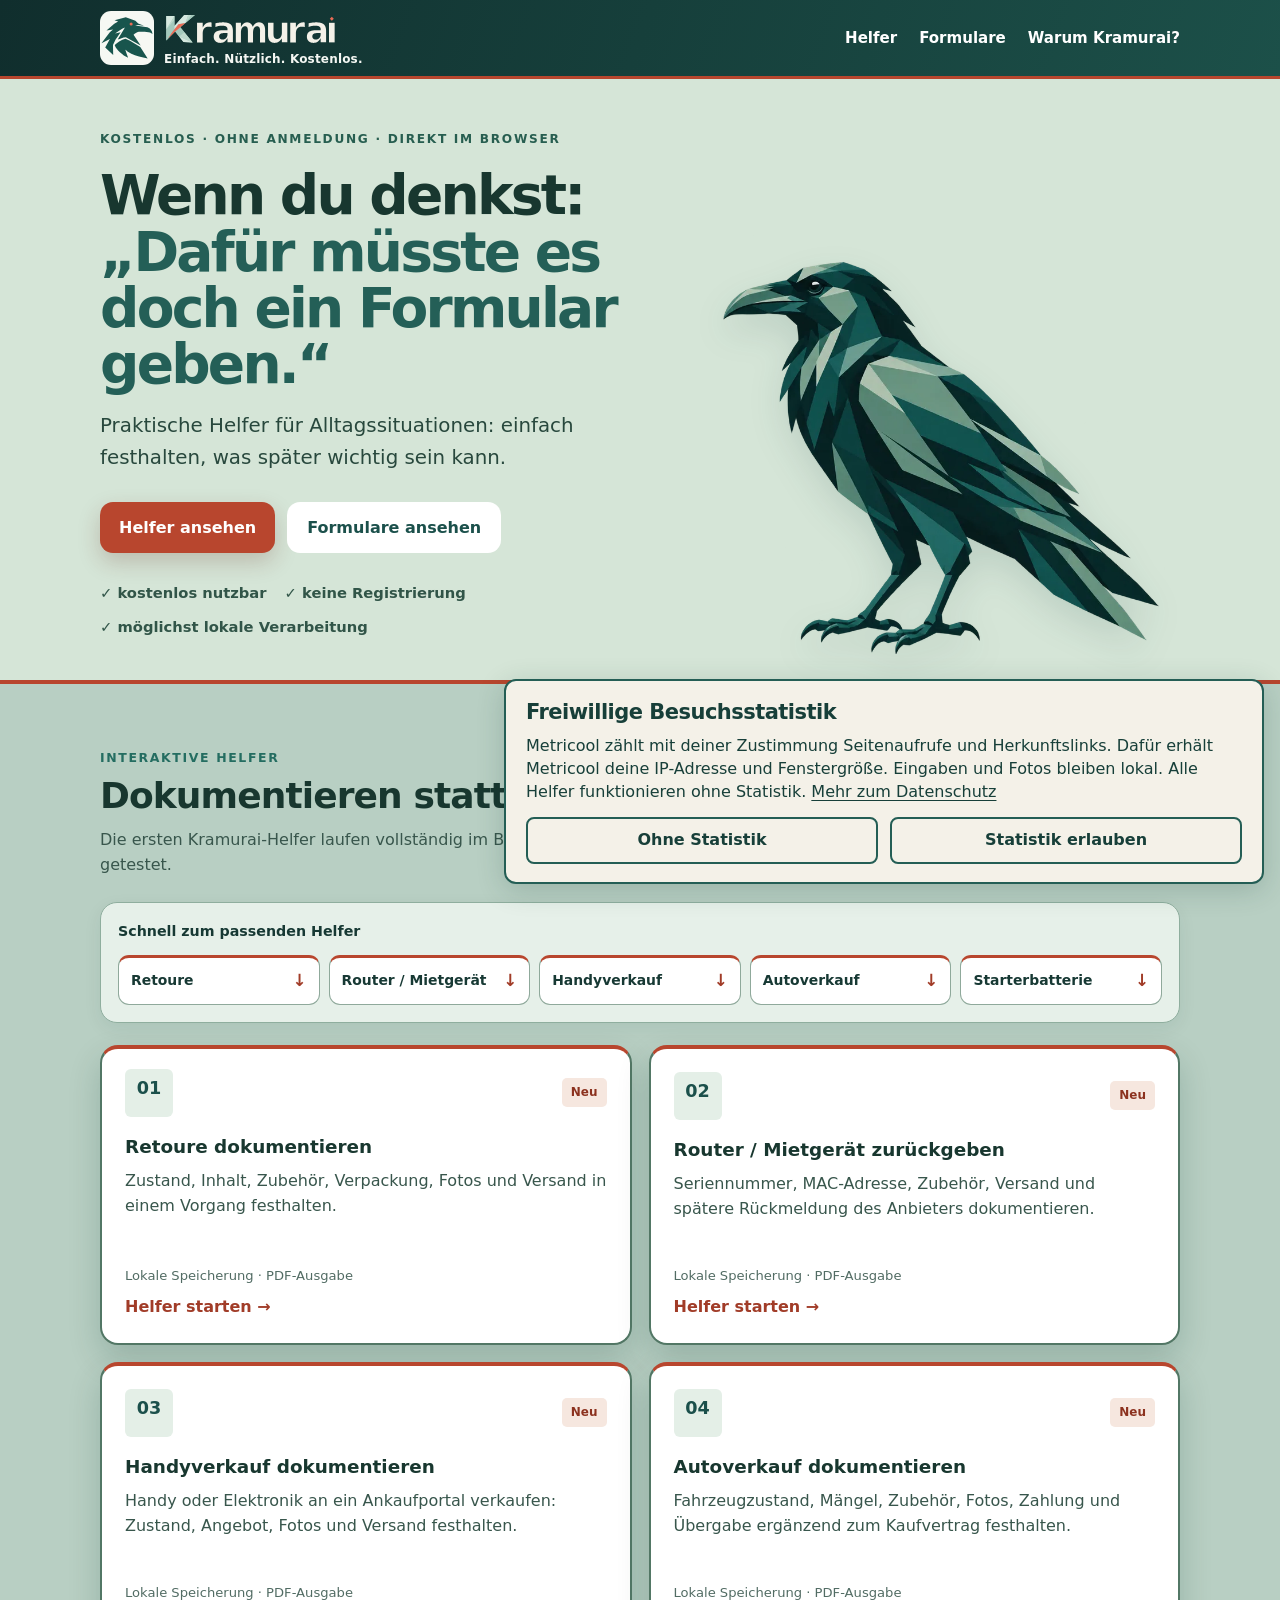
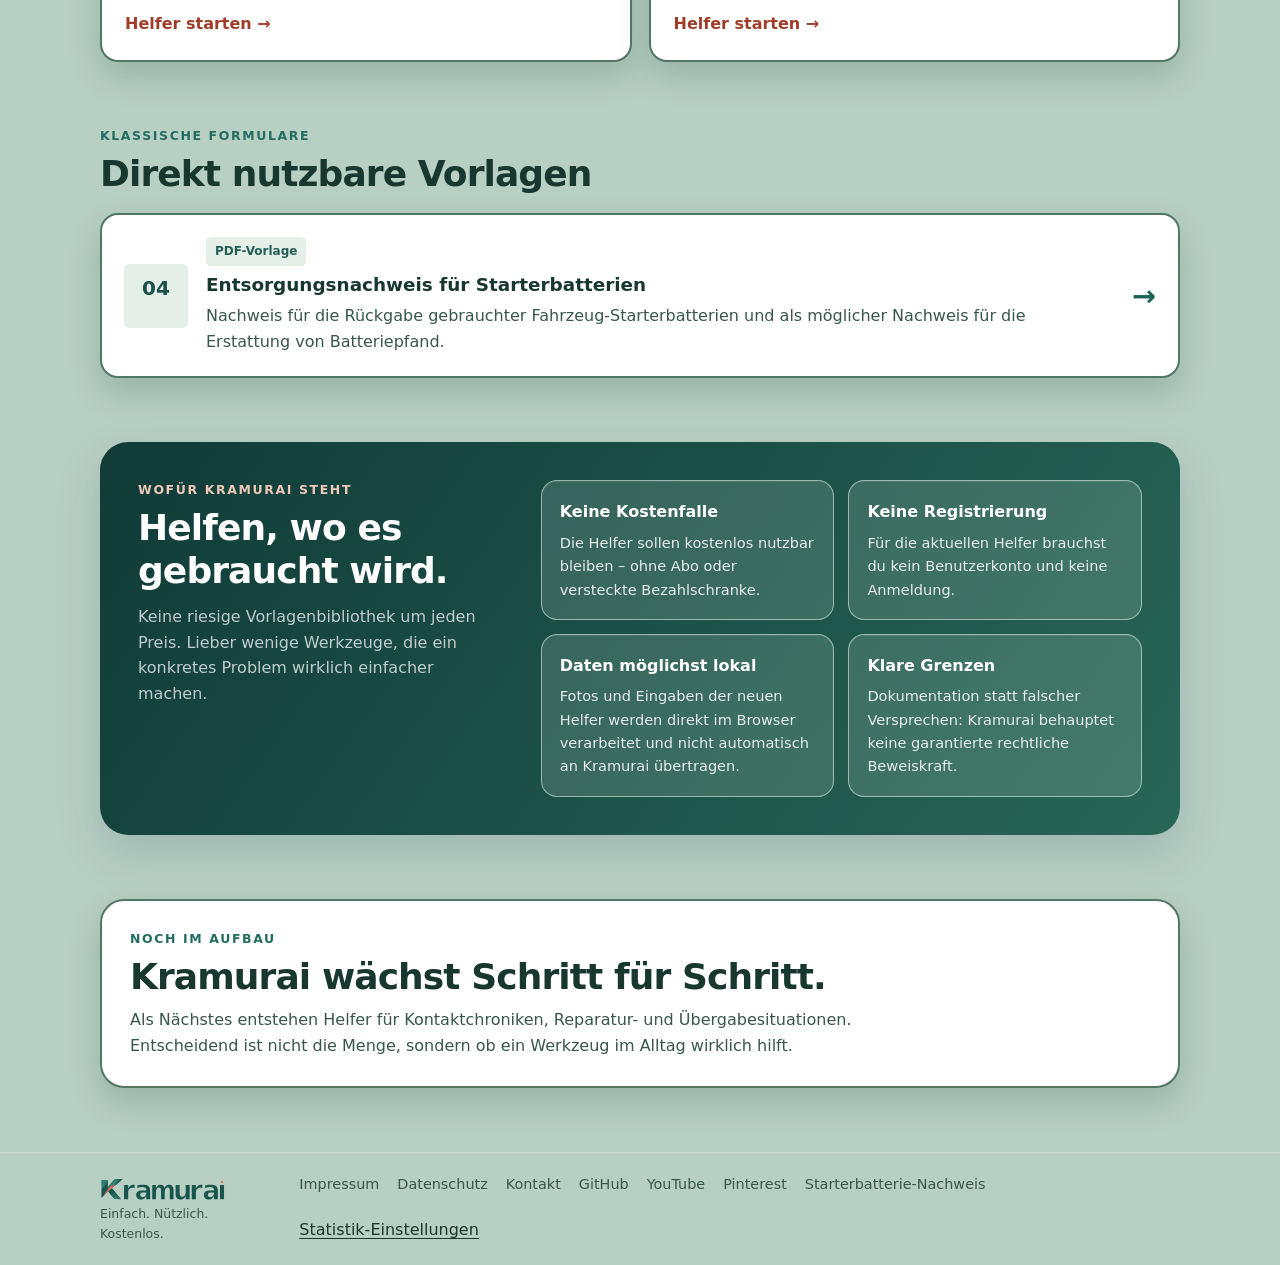
==== commit 13307d31: "Connect optional Metricool website statistics with consent controls" ====
--- a/index.html
+++ b/index.html
@@ -75,6 +75,8 @@
   <link rel="apple-touch-icon" href="/apple-touch-icon.png?v=20261010-brand-v4" sizes="180x180">
   <meta name="application-name" content="Kramurai">
   <meta name="apple-mobile-web-app-title" content="Kramurai">
+  <link rel="stylesheet" href="/assets/statistics.css?v=20261018-1">
+  <script defer src="/assets/statistics.js?v=20261018-1"></script>
 </head>
 <body>
 <header class="site-header">
@@ -191,7 +193,7 @@
         <div class="classic-icon">🔋</div>
         <div>
           <span class="status-badge light">PDF-Vorlage</span>
-          <h3>Entsorgungsnachweis für Starterbatterien</h3>
+          <h3>Entsorgungs&shy;nachweis für Starter&shy;batterien</h3>
           <p>Nachweis für die Rückgabe gebrauchter Fahrzeug-Starterbatterien und als möglicher Nachweis für die Erstattung von Batteriepfand.</p>
         </div>
         <span class="classic-arrow">→</span>
--- a/styles.css
+++ b/styles.css
@@ -403,7 +403,8 @@
   background:var(--blue-soft);
   font-size:1.9rem
 }
-.classic-card h3{margin-top:7px}
+.classic-card>div{min-width:0}
+.classic-card h3{margin-top:7px;overflow-wrap:anywhere}
 .classic-card p{color:var(--muted);margin-top:7px}
 .classic-arrow{font-size:1.8rem;color:var(--blue);font-weight:700}
 
--- a/assets/statistics.css
+++ b/assets/statistics.css
@@ -0,0 +1,14 @@
+.statistics-panel{position:fixed;z-index:900;right:16px;bottom:16px;left:16px;max-width:760px;margin-left:auto;padding:18px 20px;border:2px solid #245e55;border-radius:12px;background:#f4f1e8;color:#173f39;box-shadow:0 6px 28px #173f3933;font:16px/1.45 system-ui,sans-serif;max-height:calc(100dvh - 32px);overflow:auto}
+.statistics-panel[hidden]{display:none!important}
+.statistics-panel h2{margin:0 0 8px;font-size:21px;line-height:1.25;color:#173f39}
+.statistics-panel p{margin:8px 0;color:#173f39;font-size:16px}
+.statistics-panel a{color:#173f39;text-decoration:underline;text-underline-offset:3px}
+.statistics-status:empty{display:none}
+.statistics-actions{display:flex;gap:12px;flex-wrap:wrap;margin-top:14px}
+.statistics-actions button{flex:1;padding:11px 15px;min-height:46px;border:2px solid #245e55;border-radius:8px;background:#f4f1e8;color:#173f39;font:600 16px/1.3 system-ui,sans-serif;cursor:pointer}
+.statistics-actions button:hover{background:#dfe8dc}
+.statistics-actions button:disabled{opacity:.55;cursor:default}
+.statistics-settings{border:0;background:transparent;color:inherit;padding:3px 0;text-decoration:underline;text-underline-offset:3px;font:inherit;cursor:pointer}
+.statistics-actions button:focus-visible,.statistics-settings:focus-visible,.statistics-panel a:focus-visible{outline:3px solid #b4432d;outline-offset:4px}
+@media(max-width:420px){.statistics-panel{left:8px;right:8px;bottom:8px;padding:14px;max-height:calc(100dvh - 16px)}.statistics-actions{gap:8px}.statistics-actions button{padding:10px 8px}}
+@media print{.statistics-panel,.statistics-settings{display:none!important}}
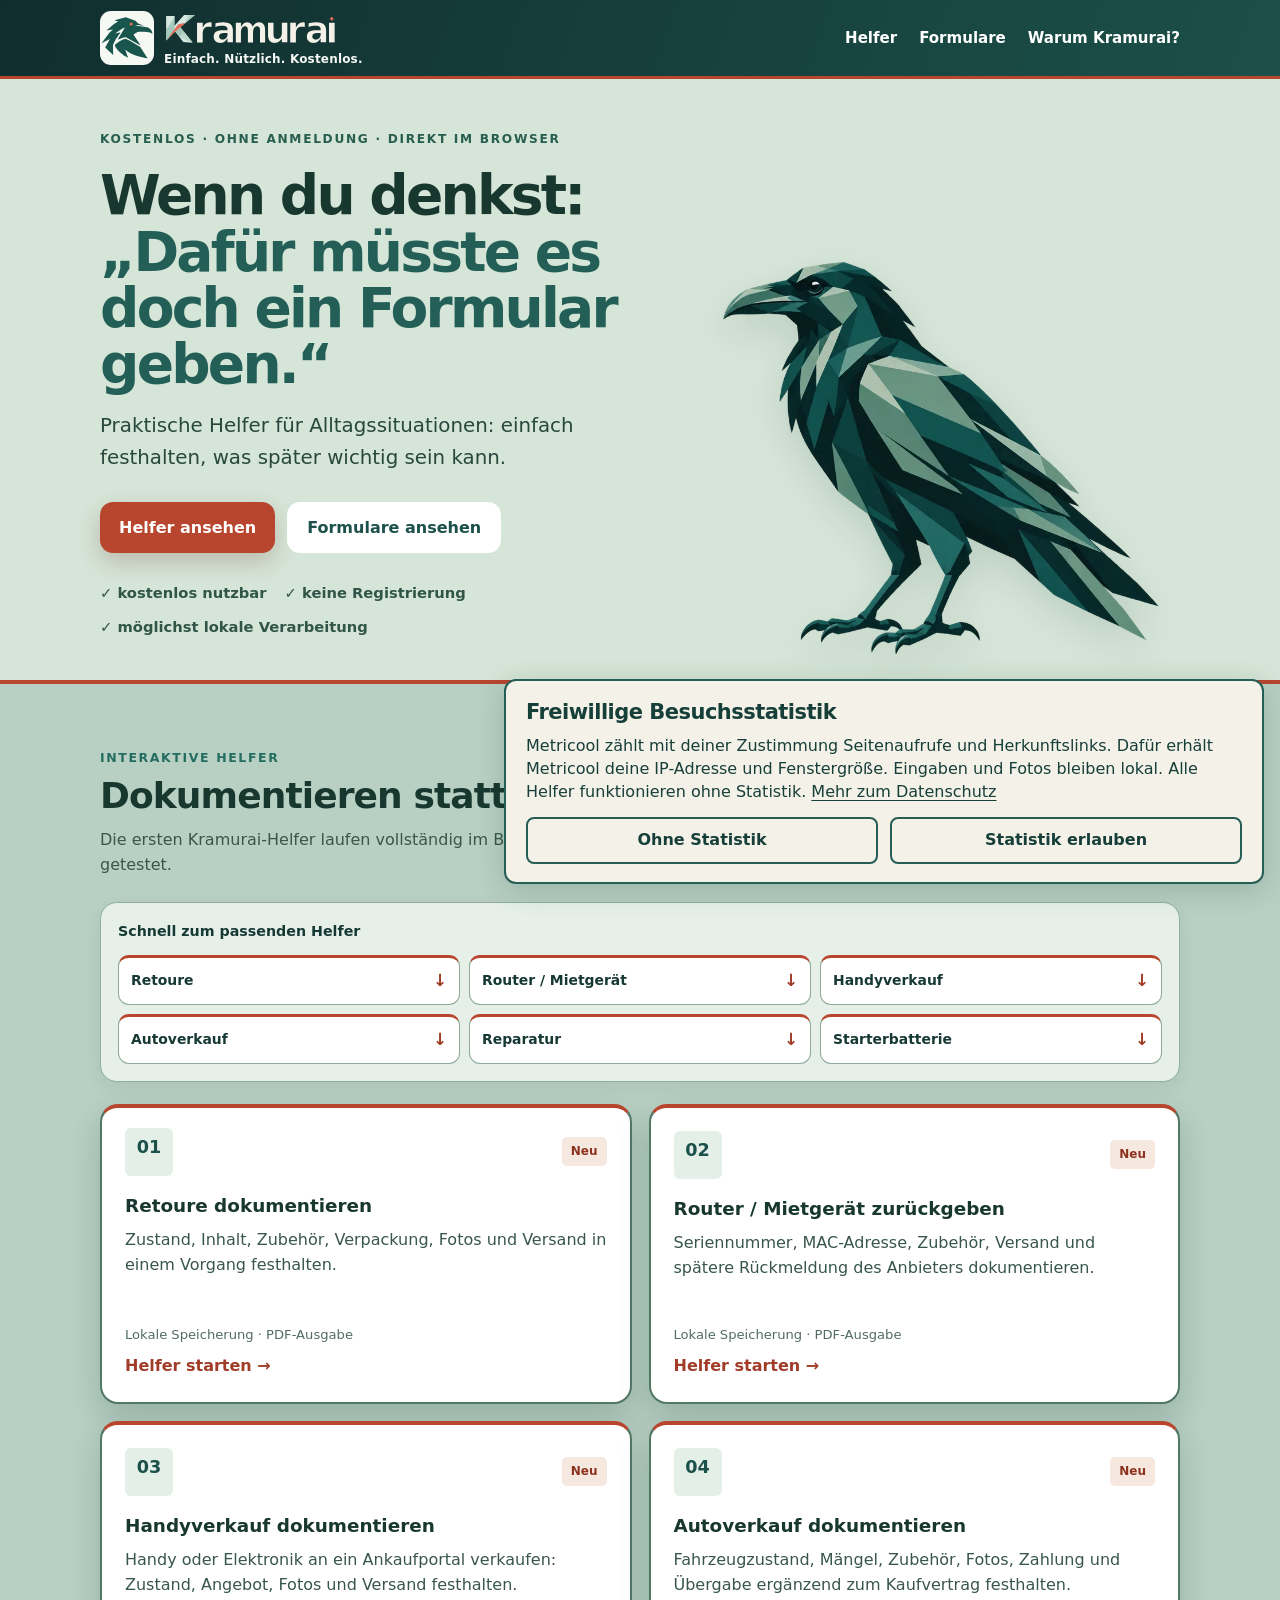
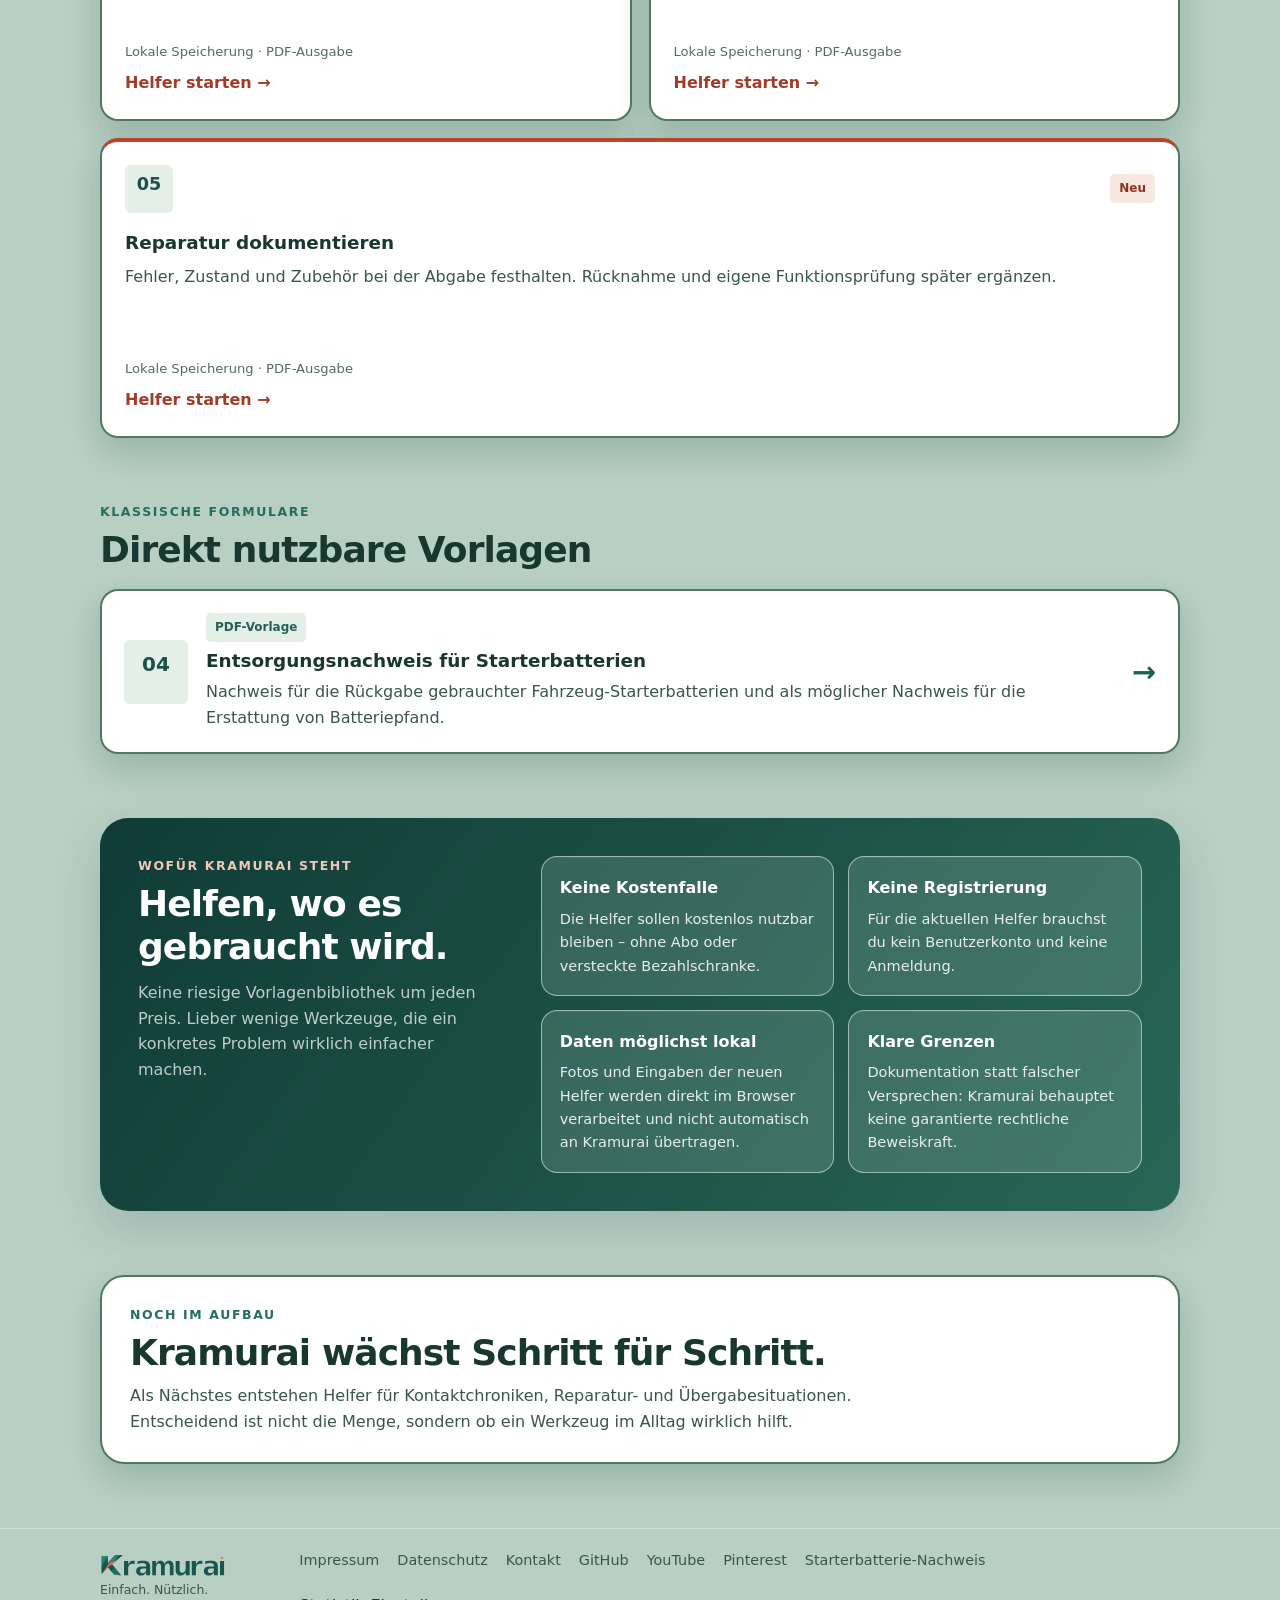
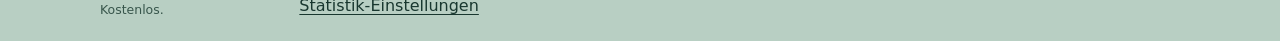
==== commit cfdee432: "Add repair intake and return documentation helper" ====
--- a/index.html
+++ b/index.html
@@ -28,9 +28,11 @@
   <link rel="stylesheet" href="/register-theme.css?v=20261010-claim-v1">
   <style id="kramurai-raven-home">
   .tool-grid.car-sale-grid{grid-template-columns:repeat(2,minmax(0,1fr))}
+  .car-sale-grid .product-card:nth-child(5){grid-column:1/-1}
+  .car-sale-grid .product-card:nth-child(5) .card-icon::before{content:"05";font-size:1.1rem}
   .car-sale-grid .product-card:nth-child(4) .card-icon::before{content:"04";font-size:1.1rem}
-  @media(min-width:901px){.quick-links{grid-template-columns:repeat(5,minmax(0,1fr))}}
-  @media(max-width:900px){.quick-links a:last-child{grid-column:1/-1}}
+  @media(min-width:901px){.quick-links{grid-template-columns:repeat(3,minmax(0,1fr))}}
+  
   @media(max-width:600px){.tool-grid.car-sale-grid{grid-template-columns:1fr}}
   .brand-logo-frame{width:54px;height:54px;flex:none;display:grid;place-items:center;overflow:hidden;border-radius:11px;background:#f6f8f3}
   .brand-logo{display:block;width:64px;height:auto;max-width:none;flex:none;transform:translate(-6px,-2px)}
@@ -76,7 +78,7 @@
   <meta name="application-name" content="Kramurai">
   <meta name="apple-mobile-web-app-title" content="Kramurai">
   <link rel="stylesheet" href="/assets/statistics.css?v=20261018-1">
-  <script defer src="/assets/statistics.js?v=20261018-1"></script>
+  <script defer src="/assets/statistics.js?v=20261019-pinterest-v1"></script>
 </head>
 <body>
 <header class="site-header">
@@ -134,6 +136,7 @@
           <a href="#router"><span aria-hidden="true">📡</span><span>Router / Mietgerät</span><span class="quick-arrow" aria-hidden="true">↓</span></a>
           <a href="#trade-in"><span aria-hidden="true">📱</span><span>Handyverkauf</span><span class="quick-arrow" aria-hidden="true">↓</span></a>
           <a href="#autoverkauf"><span aria-hidden="true">🚗</span><span>Autoverkauf</span><span class="quick-arrow" aria-hidden="true">↓</span></a>
+          <a href="#reparatur"><span aria-hidden="true">🔧</span><span>Reparatur</span><span class="quick-arrow" aria-hidden="true">↓</span></a>
           <a href="#batterie"><span aria-hidden="true">🔋</span><span>Starterbatterie</span><span class="quick-arrow" aria-hidden="true">↓</span></a>
         </div>
       </nav>
@@ -175,6 +178,13 @@
           <div class="card-top"><span class="card-icon">🚗</span><span class="status-badge">Neu</span></div>
           <h3>Autoverkauf dokumentieren</h3>
           <p>Fahrzeugzustand, Mängel, Zubehör, Fotos, Zahlung und Übergabe ergänzend zum Kaufvertrag festhalten.</p>
+          <div class="card-meta">Lokale Speicherung · PDF-Ausgabe</div>
+          <span class="card-link">Helfer starten →</span>
+        </a>
+        <a id="reparatur" class="product-card" href="/reparatur-dokumentieren/">
+          <div class="card-top"><span class="card-icon">🔧</span><span class="status-badge">Neu</span></div>
+          <h3>Reparatur dokumentieren</h3>
+          <p>Fehler, Zustand und Zubehör bei der Abgabe festhalten. Rücknahme und eigene Funktionsprüfung später ergänzen.</p>
           <div class="card-meta">Lokale Speicherung · PDF-Ausgabe</div>
           <span class="card-link">Helfer starten →</span>
         </a>
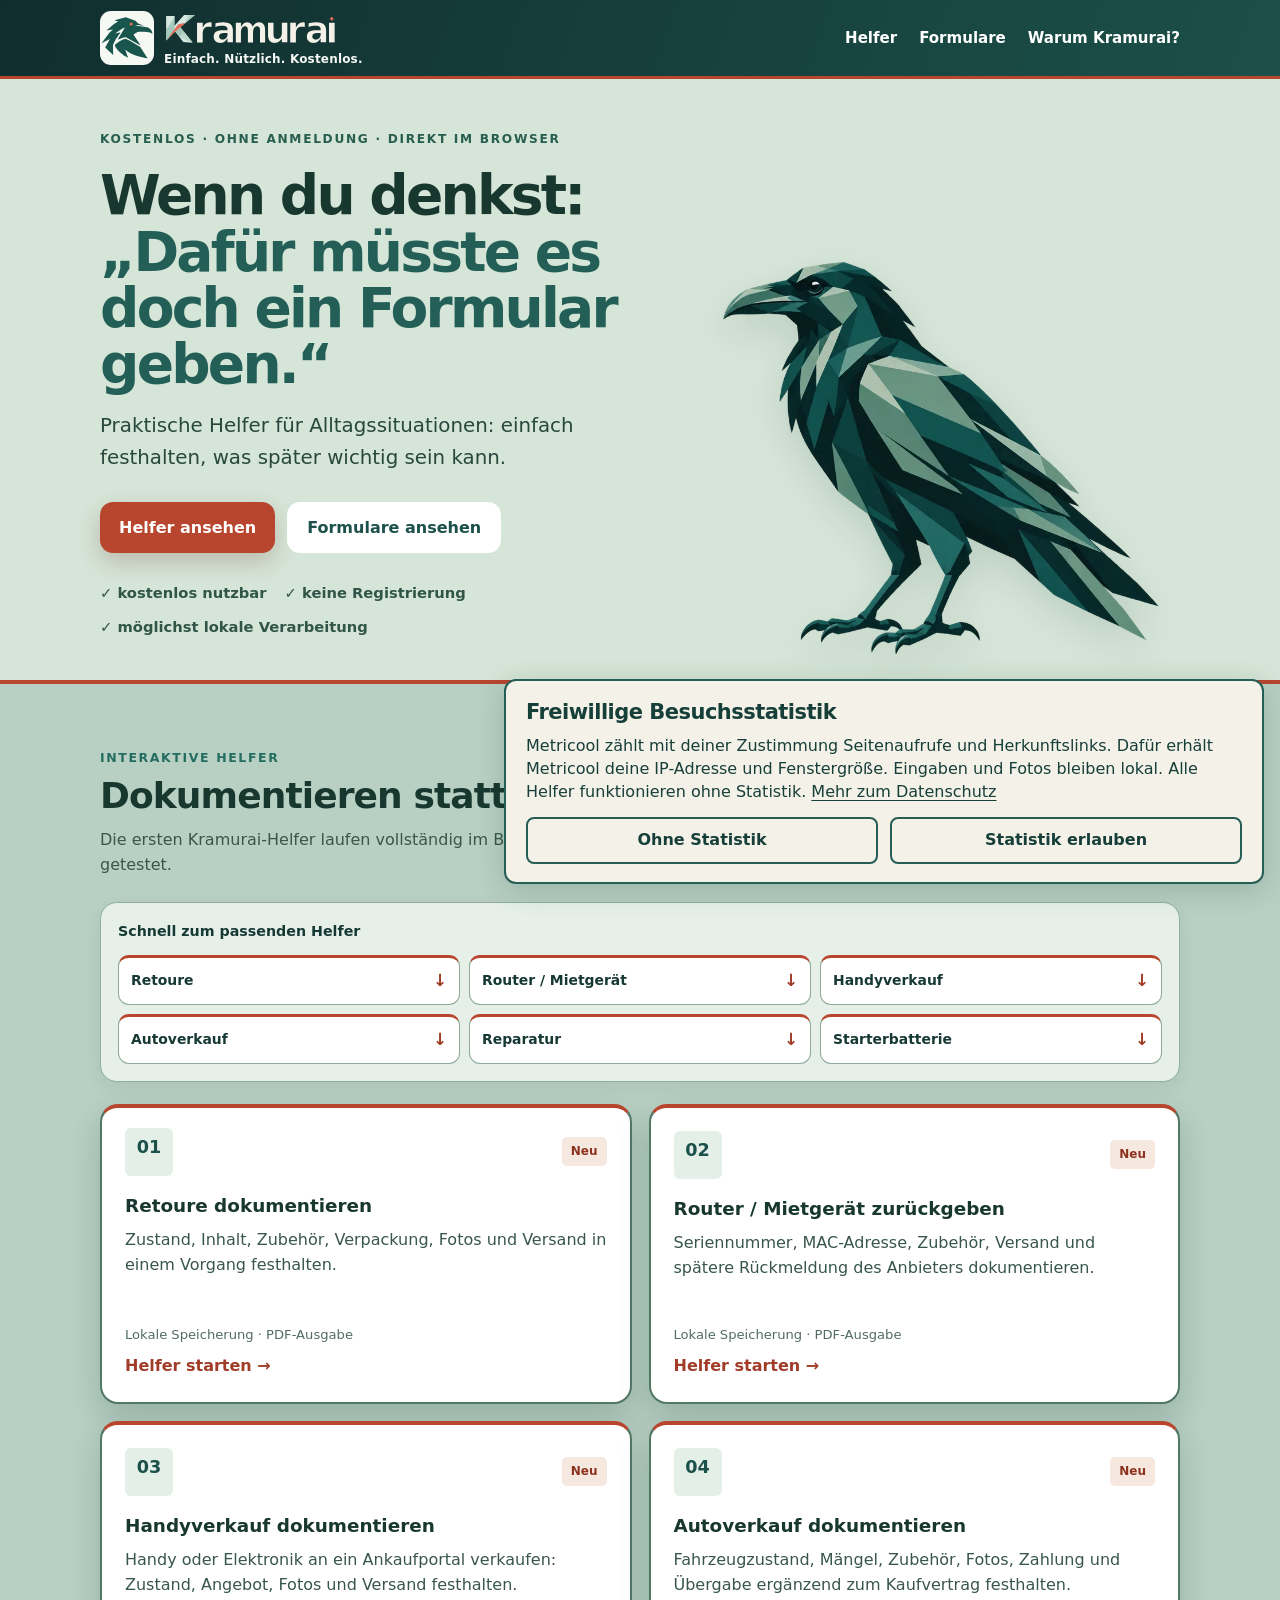
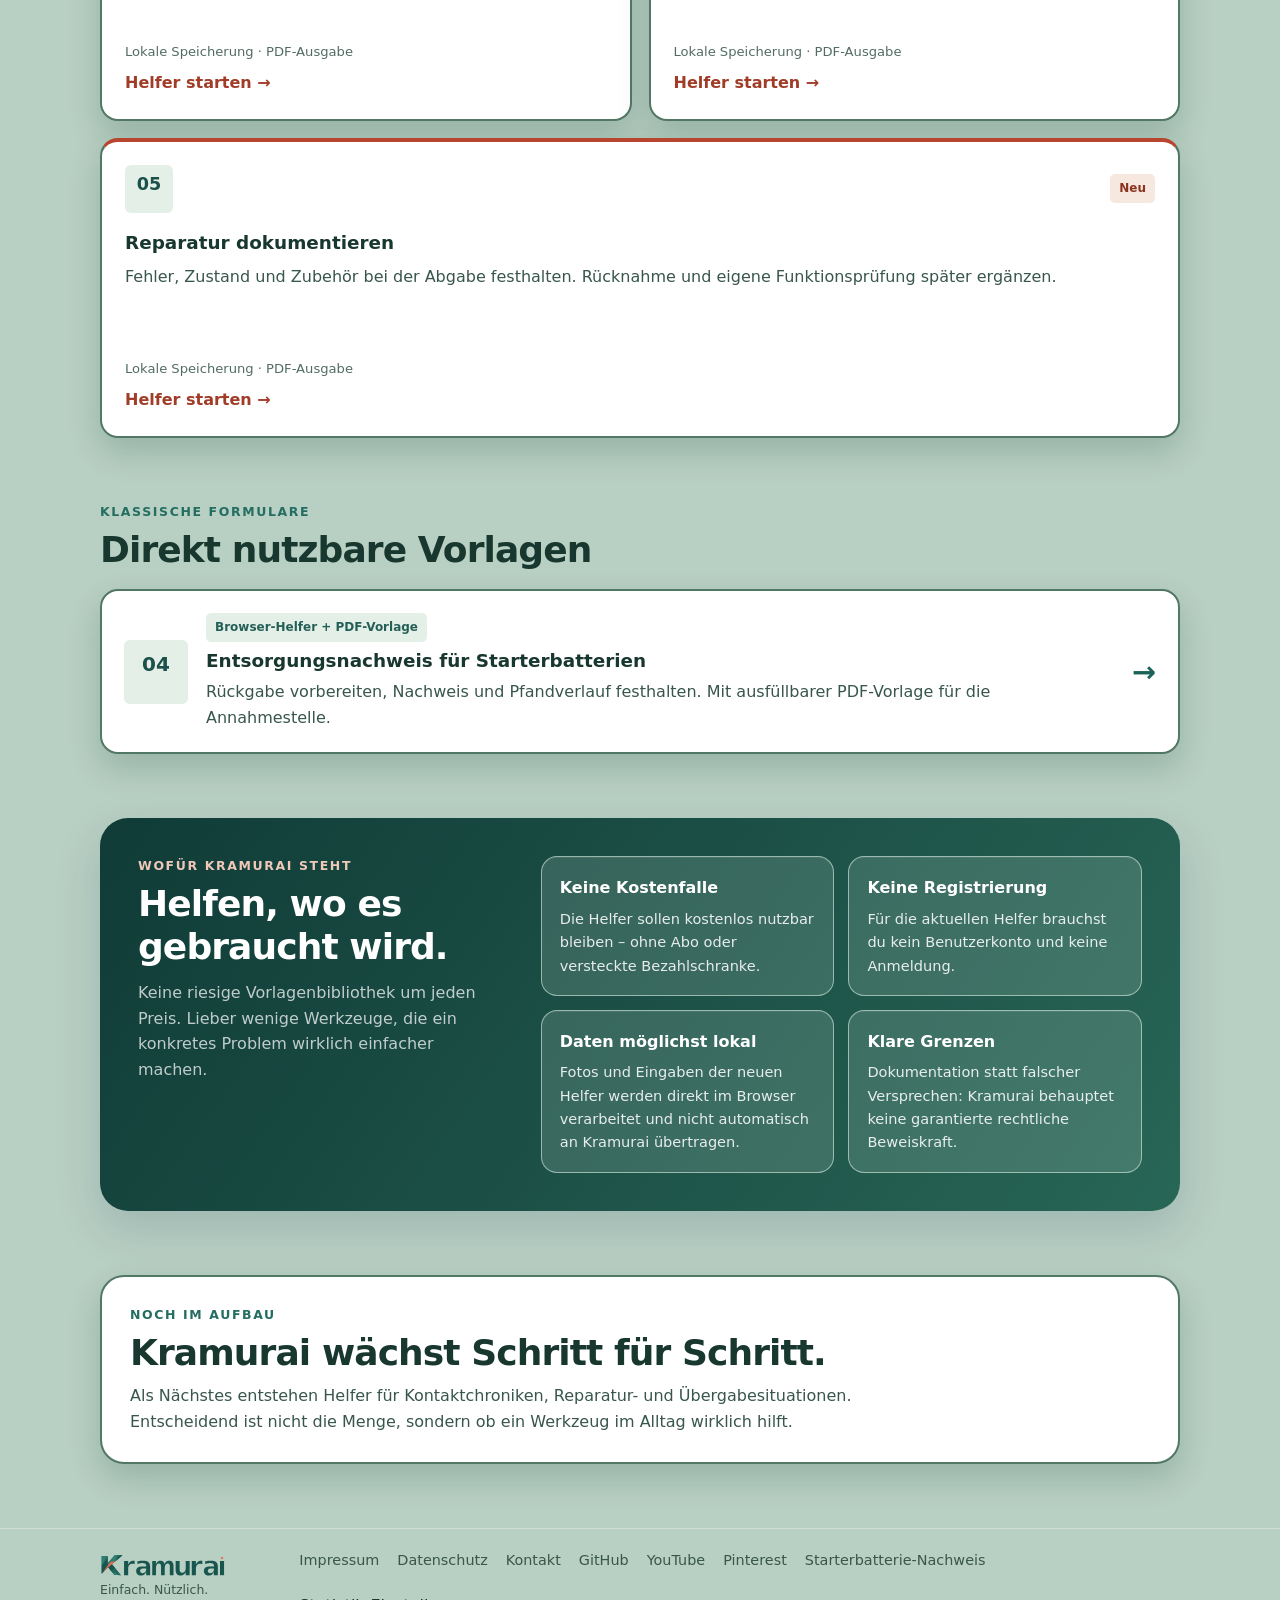
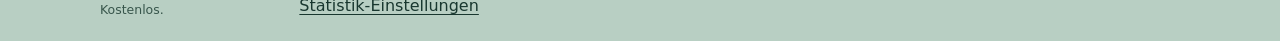
==== commit 7e2d8957: "Draft battery return helper and current fillable return certificate v1.5" ====
--- a/index.html
+++ b/index.html
@@ -202,9 +202,9 @@
       <a id="batterie" class="classic-card" href="/entsorgungsnachweis-starterbatterie/">
         <div class="classic-icon">🔋</div>
         <div>
-          <span class="status-badge light">PDF-Vorlage</span>
+          <span class="status-badge light">Browser-Helfer + PDF-Vorlage</span>
           <h3>Entsorgungs&shy;nachweis für Starter&shy;batterien</h3>
-          <p>Nachweis für die Rückgabe gebrauchter Fahrzeug-Starterbatterien und als möglicher Nachweis für die Erstattung von Batteriepfand.</p>
+          <p>Rückgabe vorbereiten, Nachweis und Pfandverlauf festhalten. Mit ausfüllbarer PDF-Vorlage für die Annahmestelle.</p>
         </div>
         <span class="classic-arrow">→</span>
       </a>
--- a/register-theme.css
+++ b/register-theme.css
@@ -815,3 +815,13 @@
     color:#38564c;
   }
 }
+
+/* Helper quality review, 19 October 2026: optional identifiers and readable status semantics. */
+.quality-optional{padding:13px 15px;border:1px solid #a5b9ac;border-radius:12px;background:#f5f8f2;margin:16px 0}
+.quality-optional>summary{font-weight:750;cursor:pointer;line-height:1.4}.quality-optional[open]>summary{margin-bottom:16px}
+.quality-status{padding:11px 14px;border:1px solid #b6c7bb;border-left:4px solid #245d55;border-radius:6px;font-weight:650;line-height:1.45}
+.helper-page .quality-open{background:#fff4dc;border-color:#ddbd7a;border-left-color:#a36b13;color:#67470e}
+.helper-page .quality-problem,.helper-page #documentChecks,.helper-page .quality-important{background:#fff0ee;border-color:#dba69d;border-left:4px solid #a83d30;color:#7d281f;padding:12px}
+.helper-page .quality-recorded{background:#eff4ee;color:#173f39}
+@media print{.quality-optional{display:none!important}.quality-status{break-inside:avoid}.helper-page #documentChecks{background:#fff0ee!important;color:#7d281f!important;border-color:#dba69d!important}}
+@page kramurai-helper{@bottom-left{content:"© 2026 Kramurai · Vorlagengestaltung · kramurai.github.io · Stand 19.10.2026";font-family:Arial,sans-serif;font-size:8pt;color:#38564c}}
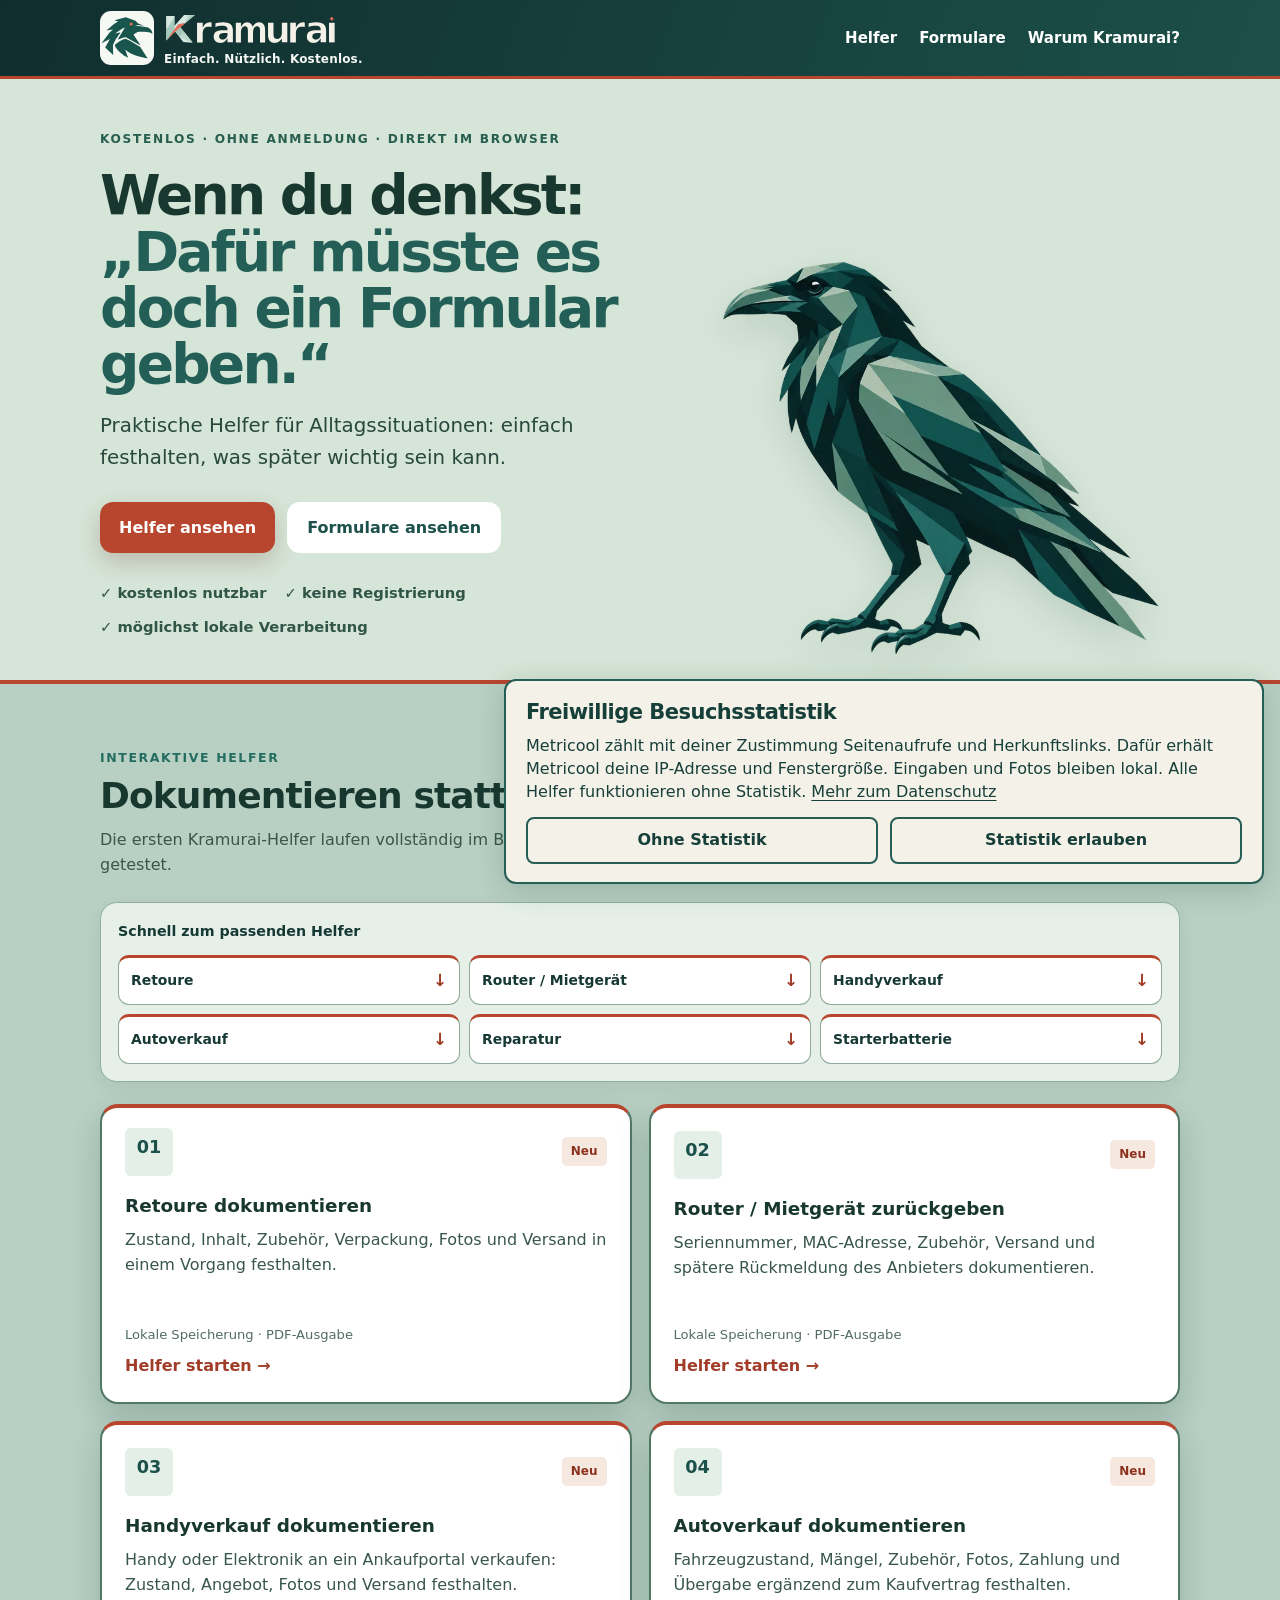
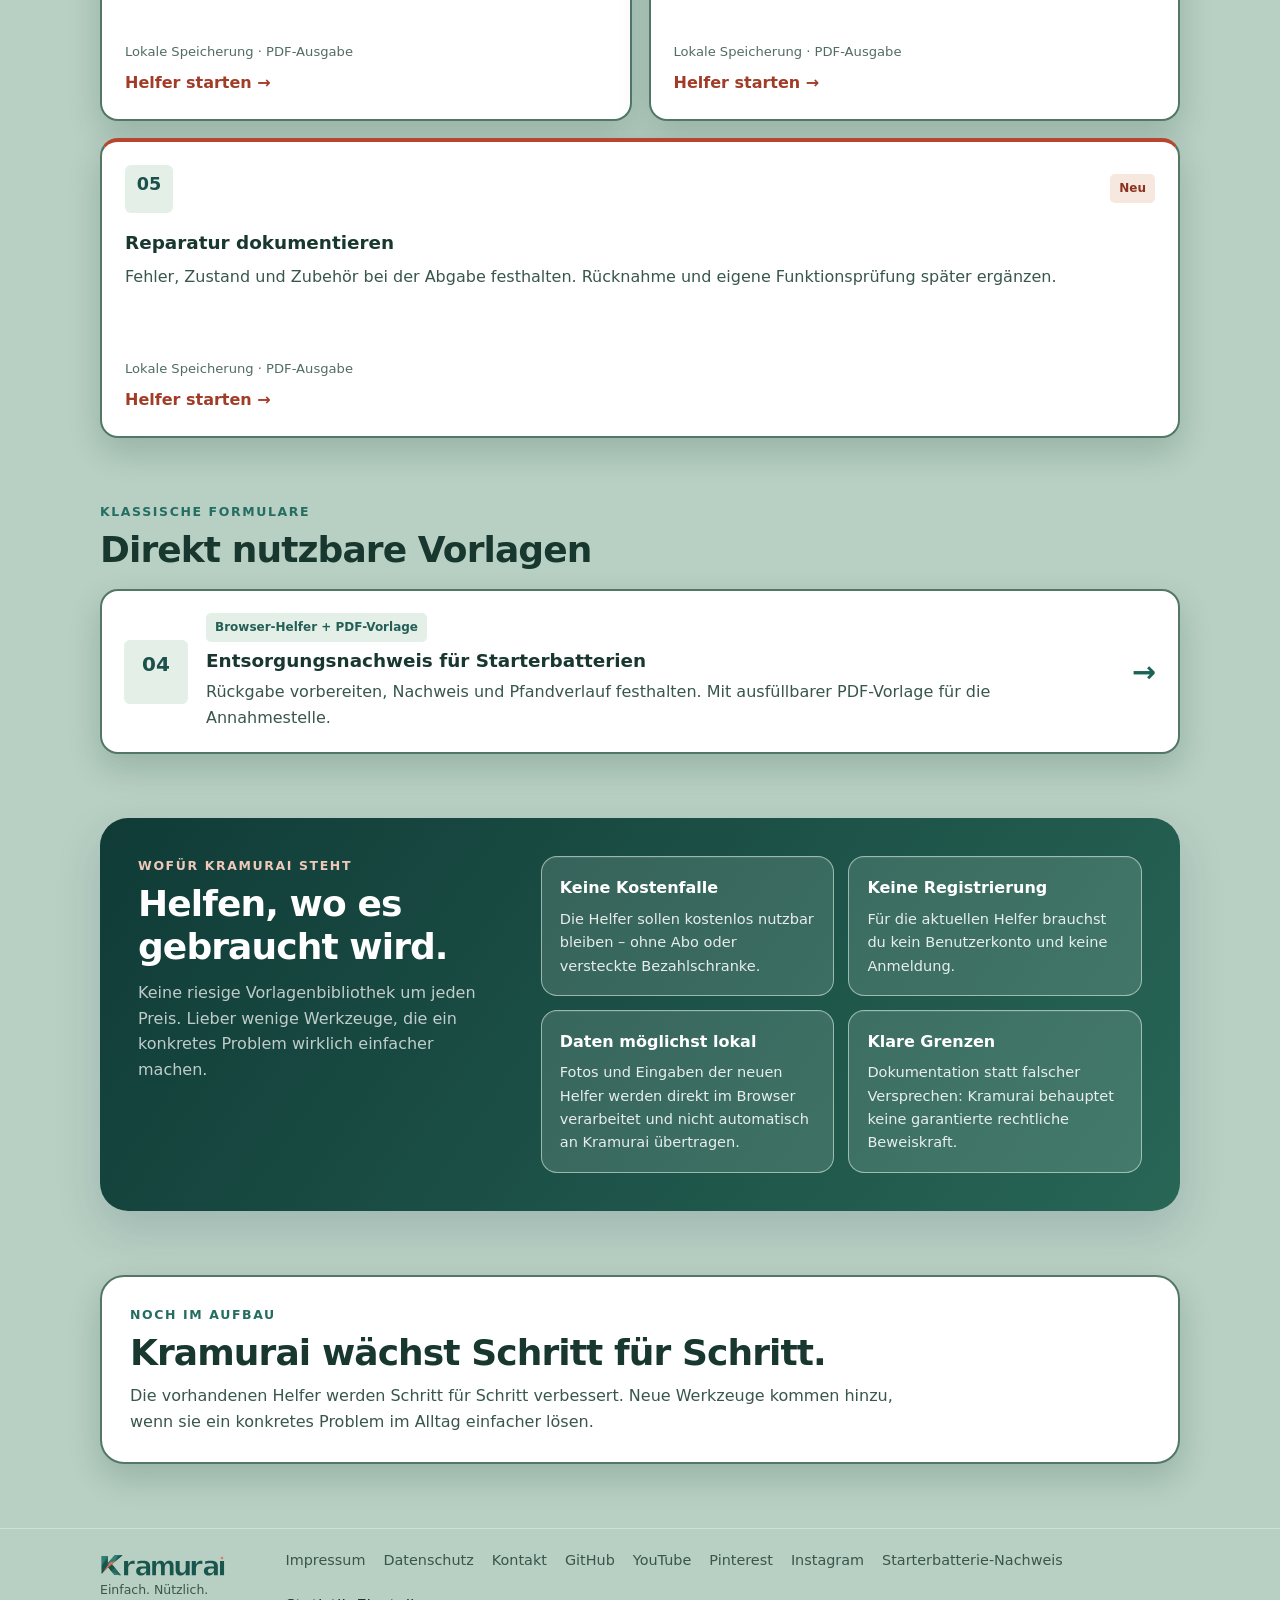
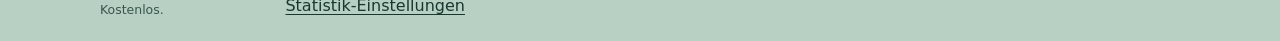
==== commit c18df7de: "Update homepage helper text and add Instagram link" ====
--- a/index.html
+++ b/index.html
@@ -245,7 +245,7 @@
         <div>
           <span class="section-kicker">Noch im Aufbau</span>
           <h2>Kramurai wächst Schritt für Schritt.</h2>
-          <p>Als Nächstes entstehen Helfer für Kontaktchroniken, Reparatur- und Übergabesituationen. Entscheidend ist nicht die Menge, sondern ob ein Werkzeug im Alltag wirklich hilft.</p>
+          <p>Die vorhandenen Helfer werden Schritt für Schritt verbessert. Neue Werkzeuge kommen hinzu, wenn sie ein konkretes Problem im Alltag einfacher lösen.</p>
         </div>
 
       </div>
@@ -264,6 +264,7 @@
         <a href="https://github.com/Kramurai">GitHub</a>
         <a href="https://www.youtube.com/@Kramurai">YouTube</a>
         <a href="https://de.pinterest.com/kramurai_de/">Pinterest</a>
+        <a href="https://www.instagram.com/kramurai_de/">Instagram</a>
         <a href="/entsorgungsnachweis-starterbatterie/">Starterbatterie-Nachweis</a>
       </div>
     </div>
